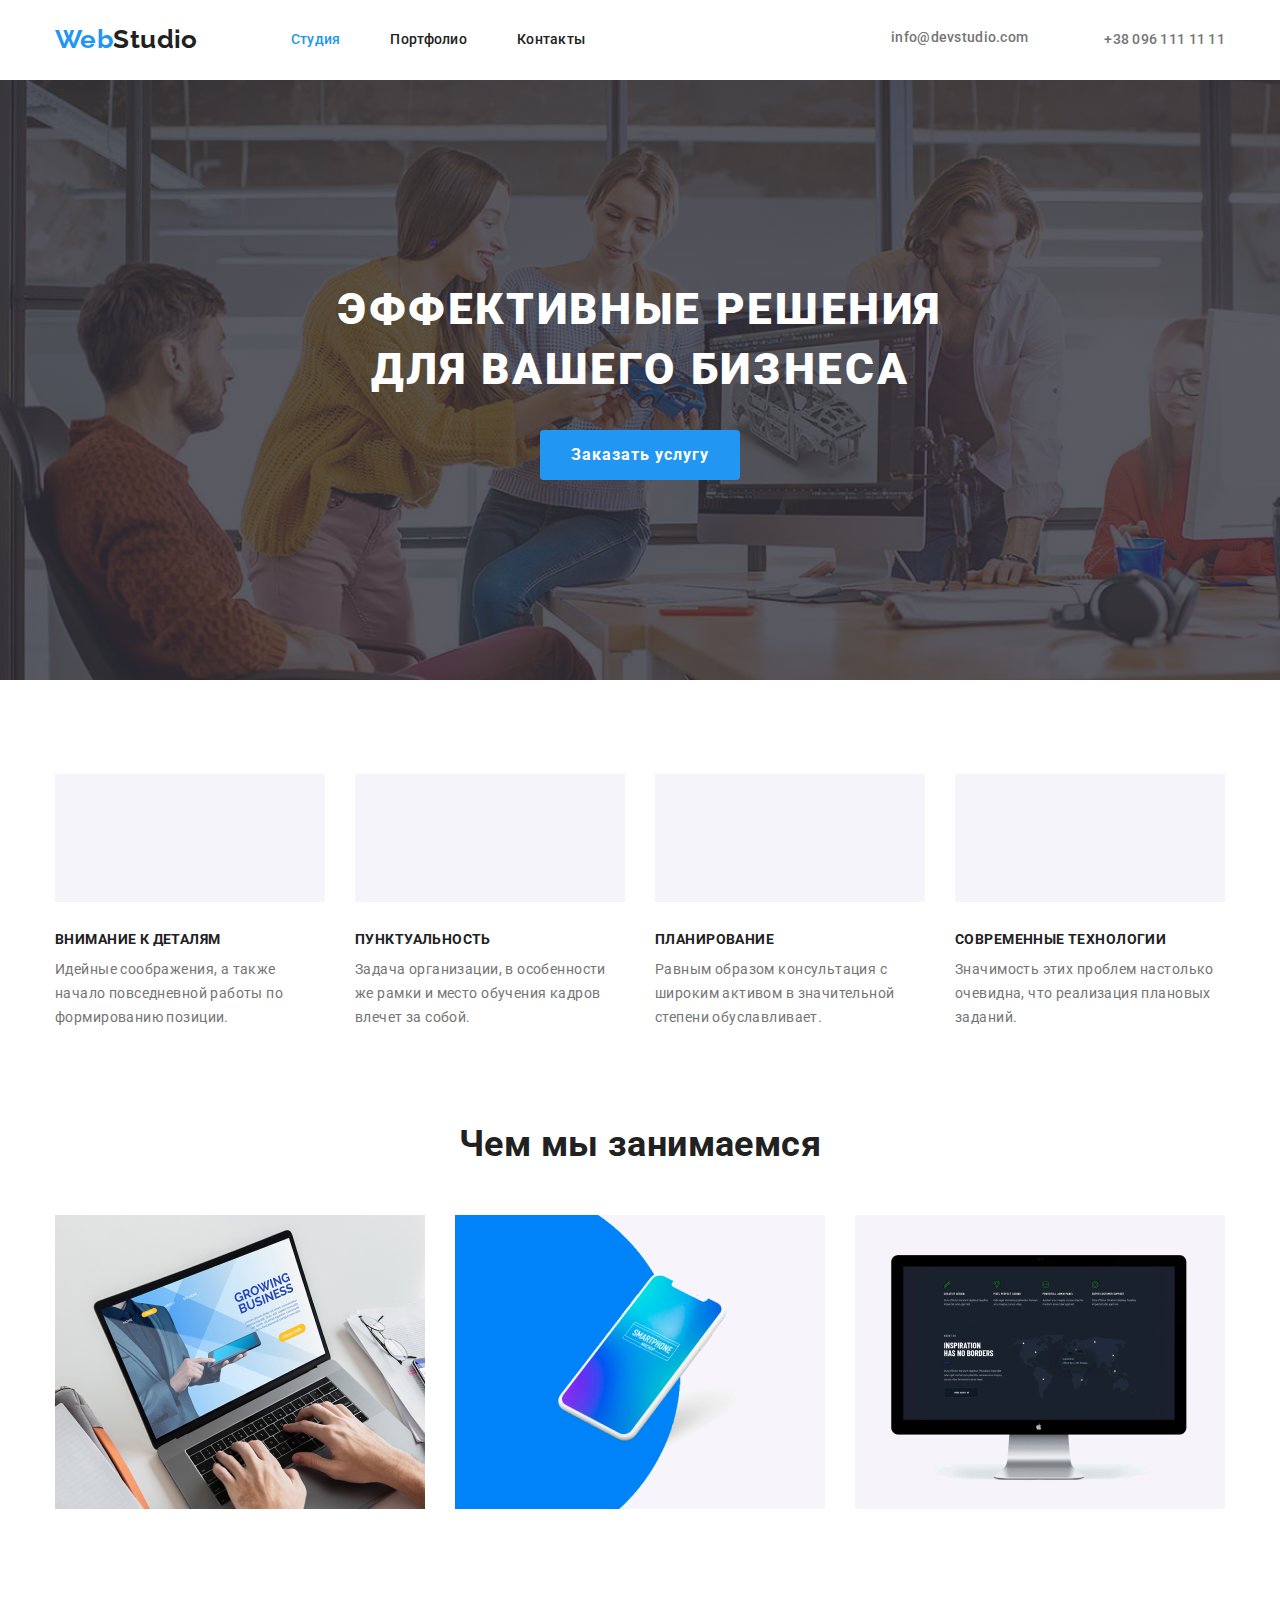
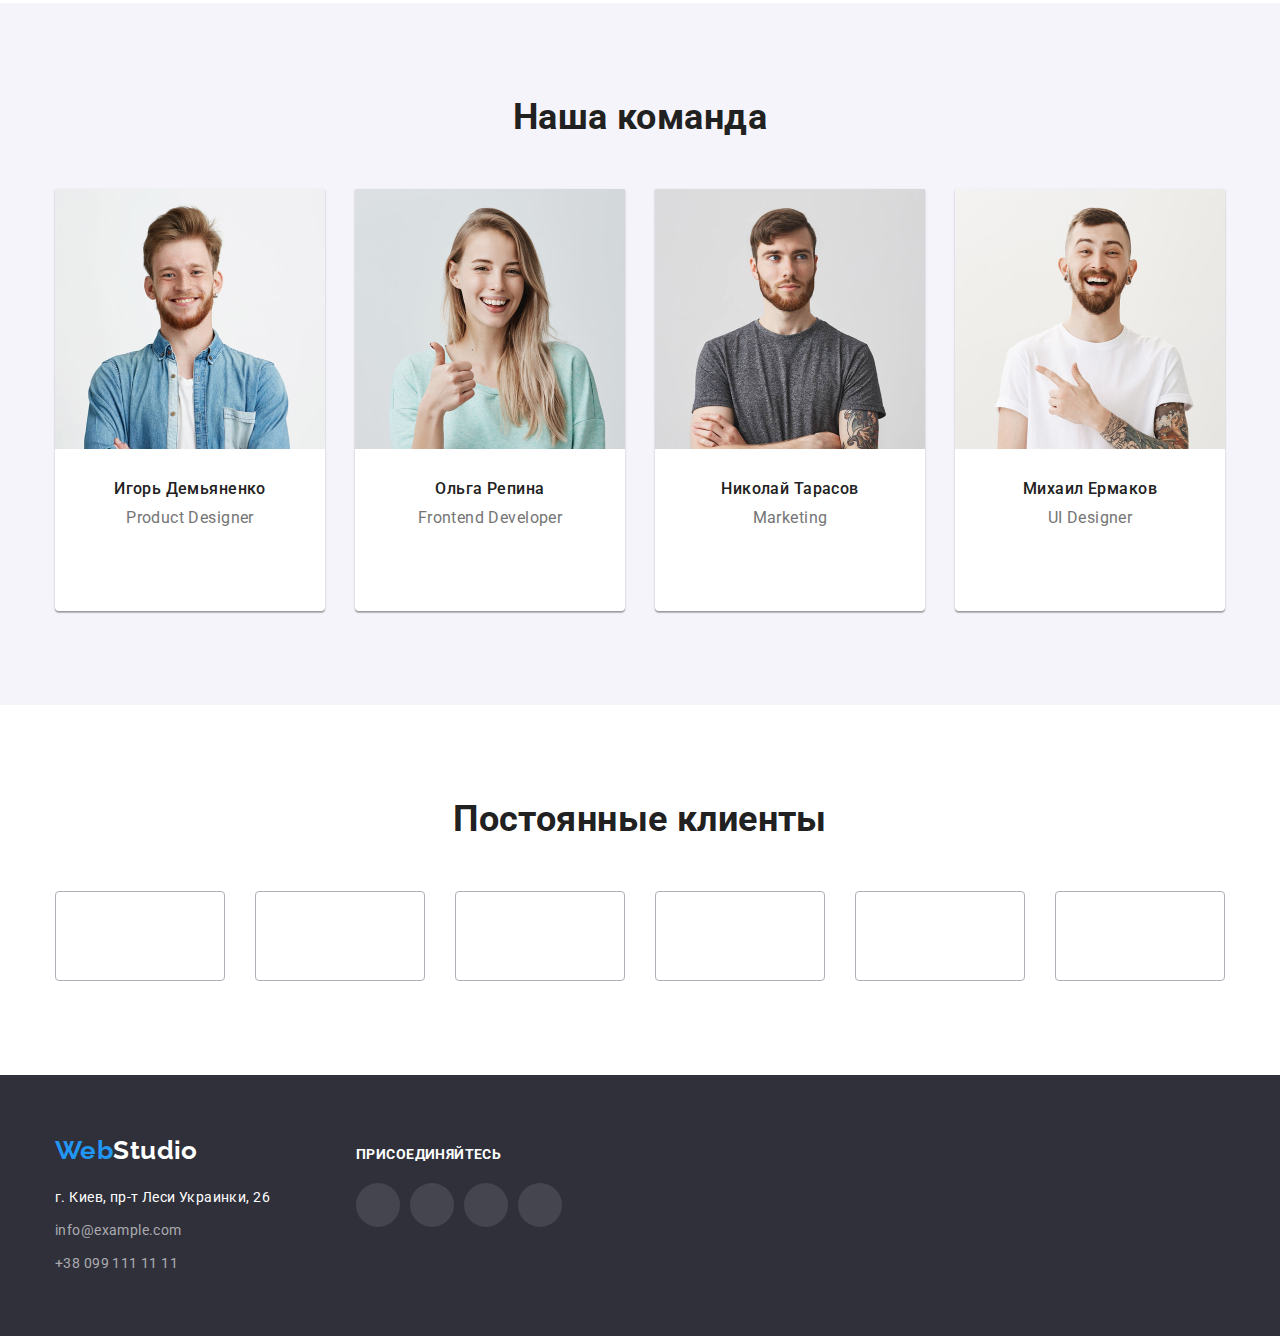
==== index.html @ 96730116 "Полностью пересмотрен и переделан код" ====
<!DOCTYPE html>
<html lang="ru">
  <head>
    <meta charset="UTF-8" />
    <meta name="viewport" content="width=device-width, initial-scale=1.0" />
    <title>WebStudio. Studio.</title>

    <!-- Подключаю шрифты проекта -->
    <link
      href="https://fonts.googleapis.com/css2?family=Raleway:wght@700&family=Roboto:wght@400;500;700;900&display=swad"
      rel="stylesheet"
    />

    <!-- Нормализатор из конспекта -->
    <link
      rel="stylesheet"
      href="https://cdnjs.cloudflare.com/ajax/libs/modern-normalize/0.7.0/modern-normalize.min.css"
    />

    <!-- Мой файл стилей -->
    <link rel="stylesheet" href="./css/styles.css" />
  </head>
  <body class="studio-page">
    <!--Верхняя линия-->
    <header class="section header">
      <div class="container topline flexbox">
        <nav class="studio-nav nomargin flexbox">
          <a href="" class="link logo">
            <span class="logo-part-one">Web</span>Studio</a
          >

          <ul class="list studio-list-page flexbox">
            <li class="item">
              <a href="./index.html" class="link current">Студия</a>
            </li>
            <li class="item">
              <a href="./portfolio.html" class="link">Портфолио</a>
            </li>
            <li class="item">
              <a href="" class="link">Контакты</a>
            </li>
          </ul>
        </nav>
        <ul class="list studio-list-contacts flexbox">
          <li class="item">
            <a href="mailto:info@devstudio.com" class="link flexbox">
              <svg class="contact-mail-icon">
                <use href="./svg-orig/sprite.svg#icon-envelope"></use>
              </svg>
              info@devstudio.com</a
            >
          </li>
          <li class="item">
            <a href="tel:+380961111111" class="link flexbox">
              <svg class="contact-tell-icon">
                <use href="./svg-orig/sprite.svg#icon-smartphone"></use>
              </svg>
              +38 096 111 11 11</a
            >
          </li>
        </ul>
      </div>
    </header>
    <main>
      <!--Шапка-->
      <section class="section primary">
        <div class="background">
          <div class="primary-box">
            <h1 class="title nomargin">
              Эффективные решения для вашего бизнеса
            </h1>
            <!-- <a href="#" class="primary-button">Заказать услугу</a> -->
            <button type="button" class="button">Заказать услугу</button>
          </div>
        </div>
      </section>

      <!--Особенности-->
      <section class="section features">
        <h2 class="visually-hidden">Особенности</h2>
        <div class="container">
          <ul class="features-list list flexbox">
            <li class="features-card">
              <div class="features-image">
                <svg class="features-icon">
                  <use href="./svg-orig/sprite.svg#icon-Group"></use>
                </svg>
              </div>
              <h3 class="title">Внимание к деталям</h3>
              <p class="text nomargin">
                Идейные соображения, а также начало повседневной работы по
                формированию позиции.
              </p>
            </li>
            <li class="features-card">
              <div class="features-image">
                <svg class="features-icon">
                  <use href="./svg-orig/sprite.svg#icon-clock-1"></use>
                </svg>
              </div>
              <h3 class="title">Пунктуальность</h3>
              <p class="text nomargin">
                Задача организации, в особенности же рамки и место обучения
                кадров влечет за собой.
              </p>
            </li>
            <li class="features-card">
              <div class="features-image">
                <svg class="features-icon">
                  <use href="./svg-orig/sprite.svg#icon-diagram-11"></use>
                </svg>
              </div>
              <h3 class="title">Планирование</h3>
              <p class="text nomargin">
                Равным образом консультация с широким активом в значительной
                степени обуславливает.
              </p>
            </li>
            <li class="features-card">
              <div class="features-image">
                <svg class="features-icon">
                  <use href="./svg-orig/sprite.svg#icon-astronaut-1"></use>
                </svg>
              </div>
              <h3 class="title">Современные технологии</h3>
              <p class="text nomargin">
                Значимость этих проблем настолько очевидна, что реализация
                плановых заданий.
              </p>
            </li>
          </ul>
        </div>
      </section>

      <!--Чем мы занимаемся-->
      <section class="section activity">
        <div class="container">
          <h2 class="title">Чем мы занимаемся</h2>
          <ul class="list activity-list flexbox wrap">
            <li class="activity-card flexbox">
              <img
                src="./images/img.jpg"
                alt="Рабочее место. Видны руки человека на клавиатуре, монитор, планшет, схема на листе бумаги А4."
                width="370"
              />
            </li>
            <li class="activity-card flexbox">
              <img
                src="./images/img2.jpg"
                alt="Телефон в руке человека. На экране ноутбука три дисплея мобильного телефона."
                width="370"
              />
            </li>
            <li class="activity-card flexbox">
              <img
                src="./images/img3.jpg"
                alt="Экран ноутбука с цветовой палитрой в виде шестиугольника."
                width="370"
              />
            </li>
          </ul>
        </div>
      </section>

      <!--Наша команда-->
      <section class="section team">
        <div class="container">
          <h2 class="title">Наша команда</h2>
          <ul class="list team-list flexbox wrap">
            <li class="team-card flexbox">
              <img
                src="./images/img4.jpg"
                alt="Фото члена команды"
                width="270"
              />
              <div class="team-card-title">
                <h3 class="title nomargin">Игорь Демьяненко</h3>

                <p class="text nomargin">Product Designer</p>
                <ul class="list social-list flexbox">
                  <li class="social-item">
                    <a href="" class="social-link flexbox">
                      <svg class="social-icon">
                        <use href="./svg-orig/sprite.svg#icon-instagram2"></use>
                      </svg>
                    </a>
                  </li>
                  <li class="social-item">
                    <a href="" class="social-link flexbox">
                      <svg class="social-icon">
                        <use href="./svg-orig/sprite.svg#icon-twitter2"></use>
                      </svg>
                    </a>
                  </li>
                  <li class="social-item">
                    <a href="" class="social-link flexbox">
                      <svg class="social-icon">
                        <use href="./svg-orig/sprite.svg#icon-facebook2"></use>
                      </svg>
                    </a>
                  </li>
                  <li class="social-item">
                    <a href="" class="social-link flexbox">
                      <svg class="social-icon">
                        <use href="./svg-orig/sprite.svg#icon-linkedin2"></use>
                      </svg>
                    </a>
                  </li>
                </ul>
              </div>
            </li>
            <li class="team-card flexbox">
              <img src="./images/img5.jpg" alt="Член команды" width="270" />

              <div class="team-card-title">
                <h3 class="title nomargin">Ольга Репина</h3>
                <p class="text nomargin">Frontend Developer</p>
                <ul class="list social-list flexbox">
                  <li class="social-item">
                    <a href="" class="social-link flexbox">
                      <svg class="social-icon">
                        <use href="./svg-orig/sprite.svg#icon-instagram2"></use>
                      </svg>
                    </a>
                  </li>
                  <li class="social-item">
                    <a href="" class="social-link flexbox">
                      <svg class="social-icon">
                        <use href="./svg-orig/sprite.svg#icon-twitter2"></use>
                      </svg>
                    </a>
                  </li>
                  <li class="social-item">
                    <a href="" class="social-link flexbox">
                      <svg class="social-icon">
                        <use href="./svg-orig/sprite.svg#icon-facebook2"></use>
                      </svg>
                    </a>
                  </li>
                  <li class="social-item">
                    <a href="" class="social-link flexbox">
                      <svg class="social-icon">
                        <use href="./svg-orig/sprite.svg#icon-linkedin2"></use>
                      </svg>
                    </a>
                  </li>
                </ul>
              </div>
            </li>
            <li class="team-card flexbox">
              <img src="./images/img6.jpg" alt="Член команды" width="270" />

              <div class="team-card-title">
                <h3 class="title nomargin">Николай Тарасов</h3>

                <p class="text nomargin">Marketing</p>
                <ul class="list social-list flexbox">
                  <li class="social-item">
                    <a href="" class="social-link flexbox">
                      <svg class="social-icon">
                        <use href="./svg-orig/sprite.svg#icon-instagram2"></use>
                      </svg>
                    </a>
                  </li>
                  <li class="social-item">
                    <a href="" class="social-link flexbox">
                      <svg class="social-icon">
                        <use href="./svg-orig/sprite.svg#icon-twitter2"></use>
                      </svg>
                    </a>
                  </li>
                  <li class="social-item">
                    <a href="" class="social-link flexbox">
                      <svg class="social-icon">
                        <use href="./svg-orig/sprite.svg#icon-facebook2"></use>
                      </svg>
                    </a>
                  </li>
                  <li class="social-item">
                    <a href="" class="social-link flexbox">
                      <svg class="social-icon">
                        <use href="./svg-orig/sprite.svg#icon-linkedin2"></use>
                      </svg>
                    </a>
                  </li>
                </ul>
              </div>
            </li>
            <li class="team-card flexbox">
              <img src="./images/img7.jpg" alt="Член команды" width="270" />

              <div class="team-card-title">
                <h3 class="title nomargin">Михаил Ермаков</h3>

                <p class="text nomargin">UI Designer</p>
                <ul class="list social-list flexbox">
                  <li class="social-item">
                    <a href="" class="social-link flexbox">
                      <svg class="social-icon">
                        <use href="./svg-orig/sprite.svg#icon-instagram2"></use>
                      </svg>
                    </a>
                  </li>
                  <li class="social-item">
                    <a href="" class="social-link flexbox">
                      <svg class="social-icon">
                        <use href="./svg-orig/sprite.svg#icon-twitter2"></use>
                      </svg>
                    </a>
                  </li>
                  <li class="social-item">
                    <a href="" class="social-link flexbox">
                      <svg class="social-icon">
                        <use href="./svg-orig/sprite.svg#icon-facebook2"></use>
                      </svg>
                    </a>
                  </li>
                  <li class="social-item">
                    <a href="" class="social-link flexbox">
                      <svg class="social-icon">
                        <use href="./svg-orig/sprite.svg#icon-linkedin2"></use>
                      </svg>
                    </a>
                  </li>
                </ul>
              </div>
            </li>
          </ul>
        </div>
      </section>

      <!-- Постоянные клиенты -->
      <section class="section clients">
        <div class="container">
          <h2 class="title">Постоянные клиенты</h2>
          <ul class="list clients-list flexbox wrap">
            <li class="item flexbox">
              <a href="" class="link client-link flexbox">
                <svg class="client-icon" width="44px" height="49px">
                  <use href="./svg-orig/sprite.svg#icon-logo1"></use>
                </svg>
              </a>
            </li>
            <li class="item flexbox">
              <a href="" class="link client-link flexbox"
                ><svg class="client-icon" width="40px" height="52px">
                  <use href="./svg-orig/sprite.svg#icon-logo2"></use>
                </svg>
              </a>
            </li>
            <li class="item flexbox">
              <a href="" class="link client-link flexbox"
                ><svg class="client-icon" width="41px" height="43px">
                  <use href="./svg-orig/sprite.svg#icon-logo3"></use>
                </svg>
              </a>
            </li>
            <li class="item flexbox">
              <a href="" class="link client-link flexbox"
                ><svg class="client-icon" width="80px" height="42px">
                  <use href="./svg-orig/sprite.svg#icon-logo4"></use>
                </svg>
              </a>
            </li>
            <li class="item flexbox">
              <a href="" class="link client-link flexbox"
                ><svg class="client-icon" width="59px" height="47px">
                  <use href="./svg-orig/sprite.svg#icon-logo5"></use>
                </svg>
              </a>
            </li>
            <li class="item flexbox">
              <a href="" class="link client-link flexbox"
                ><svg class="client-icon" width="88px" height="45px">
                  <use href="./svg-orig/sprite.svg#icon-logo6"></use>
                </svg>
              </a>
            </li>
          </ul>
        </div>
      </section>
    </main>

    <!-- Подвал -->
    <footer class="section footer">
      <div class="container flexbox">
        <div class="footer-contacts">
          <a href="" class="link logo">
            <span class="logo-part-one">Web</span
            ><span class="logo-part-two">Studio</span></a
          >

          <address class="footer-address .nomargin">
            <p class="address-mail nomargin">г. Киев, пр-т Леси Украинки, 26</p>
            <a href="mailto:info@example.com" class="link address-email"
              >info@example.com
            </a>
            <a href="tel:+380991111111" class="link address-tel"
              >+38 099 111 11 11</a
            >
          </address>
        </div>
        <div class="footer-social">
          <p class="nomargin text">Присоединяйтесь</p>
          <ul class="list social-list flexbox">
            <li class="social-item">
              <a href="" class="social-link flexbox">
                <svg class="social-icon">
                  <use href="./svg-orig/sprite.svg#icon-instagram"></use>
                </svg>
              </a>
            </li>
            <li class="social-item">
              <a href="" class="social-link flexbox">
                <svg class="social-icon">
                  <use href="./svg-orig/sprite.svg#icon-twitter"></use>
                </svg>
              </a>
            </li>
            <li class="social-item">
              <a href="" class="social-link flexbox">
                <svg class="social-icon">
                  <use href="./svg-orig/sprite.svg#icon-facebook"></use>
                </svg>
              </a>
            </li>
            <li class="social-item">
              <a href="" class="social-link flexbox">
                <svg class="social-icon">
                  <use href="./svg-orig/sprite.svg#icon-linkedin"></use>
                </svg>
              </a>
            </li>
          </ul>
        </div>
      </div>
    </footer>
  </body>
</html>
---- css/styles.css ----
/* текст цвет основной #757575 */
/* текст цвет заголовков #212121 */
/* текст цвет акцент #2196F3 */
/* текст цвет белый #FFFFFF*/
/* фон основной белый #FFFFFF */
/* фон серый  #F5F4FA */
/* фон акцент #2196F3 */
/* фон секции шапка, подвал #2F303A */
/* цвета логотипа #000000  #2196F3 #FFFFFF */

/* Шрифты: все normal
/* Roboto 400, 500, 700, 900  */
/* Raleway 700 */
/* letter-spacing: 0.03em общий текст*/
/* letter-spacing: 0.02em навигация  */
/* letter-spacing: 0.06em секция шапки */
:root {
  --text-main: #757575;
  --text-header: #212121;
  --text-accent: #2196f3;
  --text-white: #ffffff;
  --text-address: rgba(255, 255, 255, 0.6);
  --bgd-primary: #ffffff;
  --bgd-second: #f5f4fa;
  --bgd-accent: #2196f3;
  --bgd-border: #eeeeee;
  --bgd-line: #ececec;
  --bgd-header-footer: #2f303a;
  --bdg-social: rgba(255, 255, 255, 0.1);
  --bgd-icon: #afb1b8;
  --bgd-footer-icon: rgba(255, 255, 255, 0.1);
}

/* Общее - контентные изображения */
img {
  display: block;
  max-width: 100%;
  height: auto;
}

/* Общее - списки*/
.list {
  list-style: none;
  padding: 0px;
  margin: 0px;
}

/* Общее - ссылки */
.link {
  text-decoration: none;
  margin: 0px;
}

/* Общее - скрыть объект */
.visually-hidden {
  position: absolute;
  width: 1px;
  height: 1px;
  margin: -1px;
  border: 0;
  padding: 0;
  clip: rect(0 0 0 0);
  overflow: hidden;
}

/* Общее - без марджинов */
.nomargin,
.title {
  margin: 0px;
}

/* Общее - заголовки*/
.title {
  color: var(--text-header);
  font-weight: bold;
  font-size: 36px;
  line-height: 1.16;
}

.flexbox {
  display: flex;
}

.wrap {
  flex-wrap: wrap;
}

/* Общее - секции*/
.section {
  margin-left: auto;
  margin-right: auto;
  text-align: center;
}

/* Общее - основной контейнер */
.container {
  width: 1200px;
  margin-left: auto;
  margin-right: auto;
  padding-left: 15px;
  padding-right: 15px;
}

/* Общие параметры для страниц index и portfolio */
.studio-page,
.portfolio-page {
  font-family: Roboto, sans-serif;
  font-style: normal;
  font-size: 14px;
  color: var(--text-main);
  letter-spacing: 0.03em;
}

/* Общее шапка и подвал */
.primary,
.footer {
  background-color: var(--bgd-header-footer);
}

/* Общее - паддинги секций */
.features,
.team,
.clients,
.portfolio {
  padding-top: 94px;
  padding-bottom: 94px;
}

/* Паддинг секции "Чем мы занимаемся" */
.activity {
  padding-bottom: 94px;
}

.portfolio {
  border-top: 1px solid var(--bgd-line);
}

.background {
  max-width: 1600px;
  margin: 0px auto;
  padding: 200px 0px;
  height: 600px;
  background-image: linear-gradient(
      to right,
      rgba(47, 48, 58, 0.8),
      rgba(47, 48, 58, 0.8)
    ),
    url('../images/Header.jpg');
}

.topline {
  align-items: center;
  justify-content: space-between;
  padding-top: 24px;
  padding-bottom: 25px;
}
/* Правый марджин между логотипом и ссылками на страницы в основном nav */
.studio-nav .logo {
  margin-right: 93px;
}

.studio-nav {
  align-items: center;
}

/* Правые марджины внутри списков из nav и списка контактов */
.studio-list-page > .item:not(:last-child),
.studio-list-contacts > .item:not(:last-child) {
  margin-right: 50px;
}

/* Логотип в хедере*/
.logo {
  font-family: Raleway, sans-serif;
  color: var(--text-header);
  font-weight: 700;
  font-size: 26px;
  line-height: 1.19;
}
/* Цвет первой части логотипа */
.logo-part-one {
  color: var(--text-accent);
}
/* Цвет второй части логотипа для футтера */
.logo-part-two {
  color: var(--text-white);
}

/* Параметры ссылок навигации по сайту */
.studio-list-page .link {
  color: var(--text-header);
}

/* Параметры ссылок для обратной связи */
.studio-list-contacts .link {
  color: var(--text-main);
}

/* Иконки в хедере */
.contact-mail-icon {
  margin-right: 10px;
  width: 20px;
  height: 16px;
}
.contact-tell-icon {
  margin-right: 10px;
  width: 16px;
  height: 20px;
}

.studio-list-contacts .link {
  align-items: center;
}

/* Общие параметры для двух списков верхней линии */
.studio-list-page,
.studio-list-contacts {
  letter-spacing: 0.02em;
  font-weight: 500;
}

/*  hover и focus для ссылок навигации по сайту*/
.link.current,
.studio-list-page .link:hover,
.studio-list-page .link:focus,
.studio-list-contacts .link:hover,
.studio-list-contacts .link:focus {
  color: var(--text-accent);
  --color3: var(--text-accent);
}

/* Контейнер для заголовка и кноки секции Шапка */
.primary-box {
  display: inline-block;
  width: 696px;
}

/* Параметры заголовка h1 на странице Studio */
.primary .title {
  margin-bottom: 30px;

  color: var(--text-white);
  font-weight: 900;
  font-size: 44px;
  line-height: 1.36;
  letter-spacing: 0.06em;

  text-transform: uppercase;
}

/* Параметры кнопки в секции Шапка*/
.primary .button {
  padding: 10px;
  min-width: 200px;
  color: var(--text-white);
  font-family: inherit;
  font-weight: 700;
  font-size: 16px;
  line-height: 1.87;
  letter-spacing: 0.06em;

  border: none;
  border-radius: 4px;
  background-color: var(--bgd-accent);
  cursor: pointer;
}

/* Секция Особенности */
.features-list {
  justify-content: space-between;
}

/* Карточка Особенности */
.features-card {
  /* width: 270px; */
  width: calc((100% - 30px * 3) / 4);
  text-align: start;
  line-height: 1.71;
}
.features-card > .title {
  margin-bottom: 10px;

  color: var(--text-header);
  font-weight: bold;
  font-size: 14px;
  line-height: 1.14;
  text-transform: uppercase;
}
.features-image {
  background-color: var(--bgd-second);
  margin-bottom: 30px;
  padding-top: 25px;
  padding-bottom: 25px;
  text-align: center;
}
.features-icon {
  width: 70px;
  height: 70px;
}

/* Секция Чем мы занимаемся */
.activity .title {
  margin-bottom: 50px;
}

/* Карточка - наша деятельность */
.activity-card {
  justify-content: center;
  width: calc((100% - 30px * 2) / 3);
}
.activity-card:not(:nth-child(3n)) {
  margin-right: 30px;
}

/* Секция Наша команда */
.team {
  background-color: var(--bgd-second);
}
.team > .container > .title {
  margin-bottom: 50px;
}
.team-card-image {
  justify-content: center;
}

/* Карточка Наша команда */
.team-card {
  flex-direction: column;
  align-items: center;
  width: calc((100% - 30px * 3) / 4);

  background-color: var(--bgd-primary);
  border-radius: 0px 0px 4px 4px;
  box-shadow: 0px 1px 3px rgba(0, 0, 0, 0.12), 0px 1px 1px rgba(0, 0, 0, 0.14),
    0px 2px 1px rgba(0, 0, 0, 0.2);
}

.team-card:not(:nth-child(4n)) {
  margin-right: 30px;
}

/*Раздел с текстом под фото в карточке Наша команда  */
.team-card-title {
  padding-top: 30px;
  padding-bottom: 30px;
}
.team-card-title > .title {
  margin-bottom: 10px;

  color: var(--text-header);
  font-weight: 500;
  font-size: 16px;
  line-height: 1.19;
}

/*Текст-доложность в карточке Наша команда */
.team-card-title > .text {
  color: var(--text-main);
  font-weight: normal;
  font-size: 16px;
  line-height: 1.19;
  margin-bottom: 10px;
}

/* Ссылки на соц.сети в карточках Наша команда */
.social-item:not(:nth-child(4)) {
  margin-right: 10px;
}
.social-icon {
  width: 20px;
  height: 20px;
}
.social-link {
  width: 44px;
  height: 44px;
  border-radius: 50%;
  justify-content: center;
  align-items: center;
}
.team .social-link {
  background-color: var(--bgd-footer-icon);
  --color3: var(--bgd-icon);
}
.team .social-link:hover {
  background-color: var(--bgd-accent);
  --color3: var(--text-white);
}

/* Секция Постоянные клиенты */

.clients-list > .item {
  width: calc((100% - 30px * 5) / 6);
}
.clients-list .item:not(:nth-child(6n)) {
  margin-right: 30px;
}
.client-link {
  justify-content: center;
  align-items: center;
  height: 90px;
  width: 170px;
  border: 1px solid var(--bgd-icon);
  border-radius: 4px;
}
/* Ховер на логотипы-ссылки на сайты клиентов */
.client-link:hover {
  --color2: var(--bgd-accent);
  border: 1px solid var(--bgd-accent);
}
.clients .title {
  margin-bottom: 50px;
}

/* Футер */
.footer {
  padding-top: 60px;
  padding-bottom: 60px;
}
.footer > .flexbox {
  align-items: baseline;
}
.footer-contacts {
  margin-right: 70px;
  min-width: 231px;
  text-align: start;
}

/* Адрес: ссылки и текст  */
.address-mail {
  margin-top: 0px;
  margin-bottom: 9px;

  color: var(--text-white);
  font-style: normal;
  font-weight: 400;
  line-height: 1.71;
}
.address-email,
.address-tel {
  display: block;

  color: var(--text-address);
  font-style: normal;
  font-weight: 400;
  line-height: 1.71;
}
.address-email {
  margin-bottom: 9px;
}

/* Логотип в футтере */
.footer .logo {
  display: block;
  margin-bottom: 20px;
}

/* Текст над ссылками на соц.сети в футере */
.footer-social > .text {
  margin-bottom: 20px;
  text-align: start;
  color: var(--text-white);
  text-transform: uppercase;
  font-weight: 700;
  line-height: 1.14;
}

/* Ссыли на соц.сети в футере */
.footer .social-link {
  background-color: var(--bgd-footer-icon);
  --color4: var(--text-white);
  align-items: center;
}
.footer .social-link:hover {
  background-color: var(--bgd-accent);
}

/* Марджины и паддинги для списка фильтров в верхней части секции Портфолио*/
.portfolio-filter {
  margin-bottom: 34px;
  margin-right: auto;
  margin-left: auto;
  padding-bottom: 16px;
  cursor: pointer;

  justify-content: center;
}

/* Кнопки-фильтры в портфолио  */
.portfolio-filter .button {
  align-items: flex-start;
  margin-right: 8px;
  padding: 6px 22px;

  color: var(--text-header);
  font-weight: 500;
  font-size: 16px;
  line-height: 1.62;
  letter-spacing: 0.03em;
  text-align: center;

  background-color: var(--bgd-second);
  border: none;
  border-radius: 4px;
  cursor: pointer;
}
/* Ховер и фокус для кнопок фильтров портфолио */
.portfolio-filter .button:hover,
.portfolio-filter .button:focus {
  color: var(--text-white);
  background-color: var(--bgd-accent);
  box-shadow: 0px 3px 1px rgba(0, 0, 0, 0.1), 0px 1px 2px rgba(0, 0, 0, 0.08),
    0px 2px 2px rgba(0, 0, 0, 0.12);
  border-radius: 4px;
}

/* Правый марджин для сетки многострочного контейнера, исключаем каждый третий */
.portfolio-card:not(:nth-child(3n)) {
  margin-right: 30px;
}

/* Нижний марджин для сетки многострочного контейнера, исключаем три нижних */
.portfolio-card:not(:nth-last-child(-n + 3)) {
  margin-bottom: 30px;
}

/* Рассчет ширины карточки в портфолио */
.portfolio-card {
  width: calc((100% - 2 * 30px) / 3);
}

/* Заголовки под карточками в портфолио */
.portfolio-card-title > .title {
  margin-bottom: 4px;

  color: var(--text-header);
  font-weight: 700;
  font-size: 18px;
  line-height: 2;
  letter-spacing: 0.06em;
}

/* Бордер с трех сторон контейнера с текстом под имиджем карточек портфолио */
.portfolio-card-title {
  padding: 20px 24px;

  border-right: 1px solid var(--bgd-border);
  border-bottom: 1px solid var(--bgd-border);
  border-left: 1px solid var(--bgd-border);
  text-align: start;
}

/* Текст под карточками портфолио */
.portfolio-card-title > .text {
  color: var(--text-main);
  font-weight: 400;
  font-size: 16px;
  line-height: 1.87;
}

/* Тень при ховере на карточках-ссылках портфолио */
.portfolio-link {
  display: inline-block;
  width: 370px;
}

.portfolio-link:hover {
  box-shadow: 0px 1px 1px rgba(0, 0, 0, 0.12), 0px 4px 4px rgba(0, 0, 0, 0.06),
    1px 4px 6px rgba(0, 0, 0, 0.16);
}

/* ...........Для тестирования.................. */

/* .container,
.features-card,
.team-card,
.activity-card,
.portfolio-card,
.social-item,
.footer-social,
.features-image {
  outline: 2px solid green !important;
} */
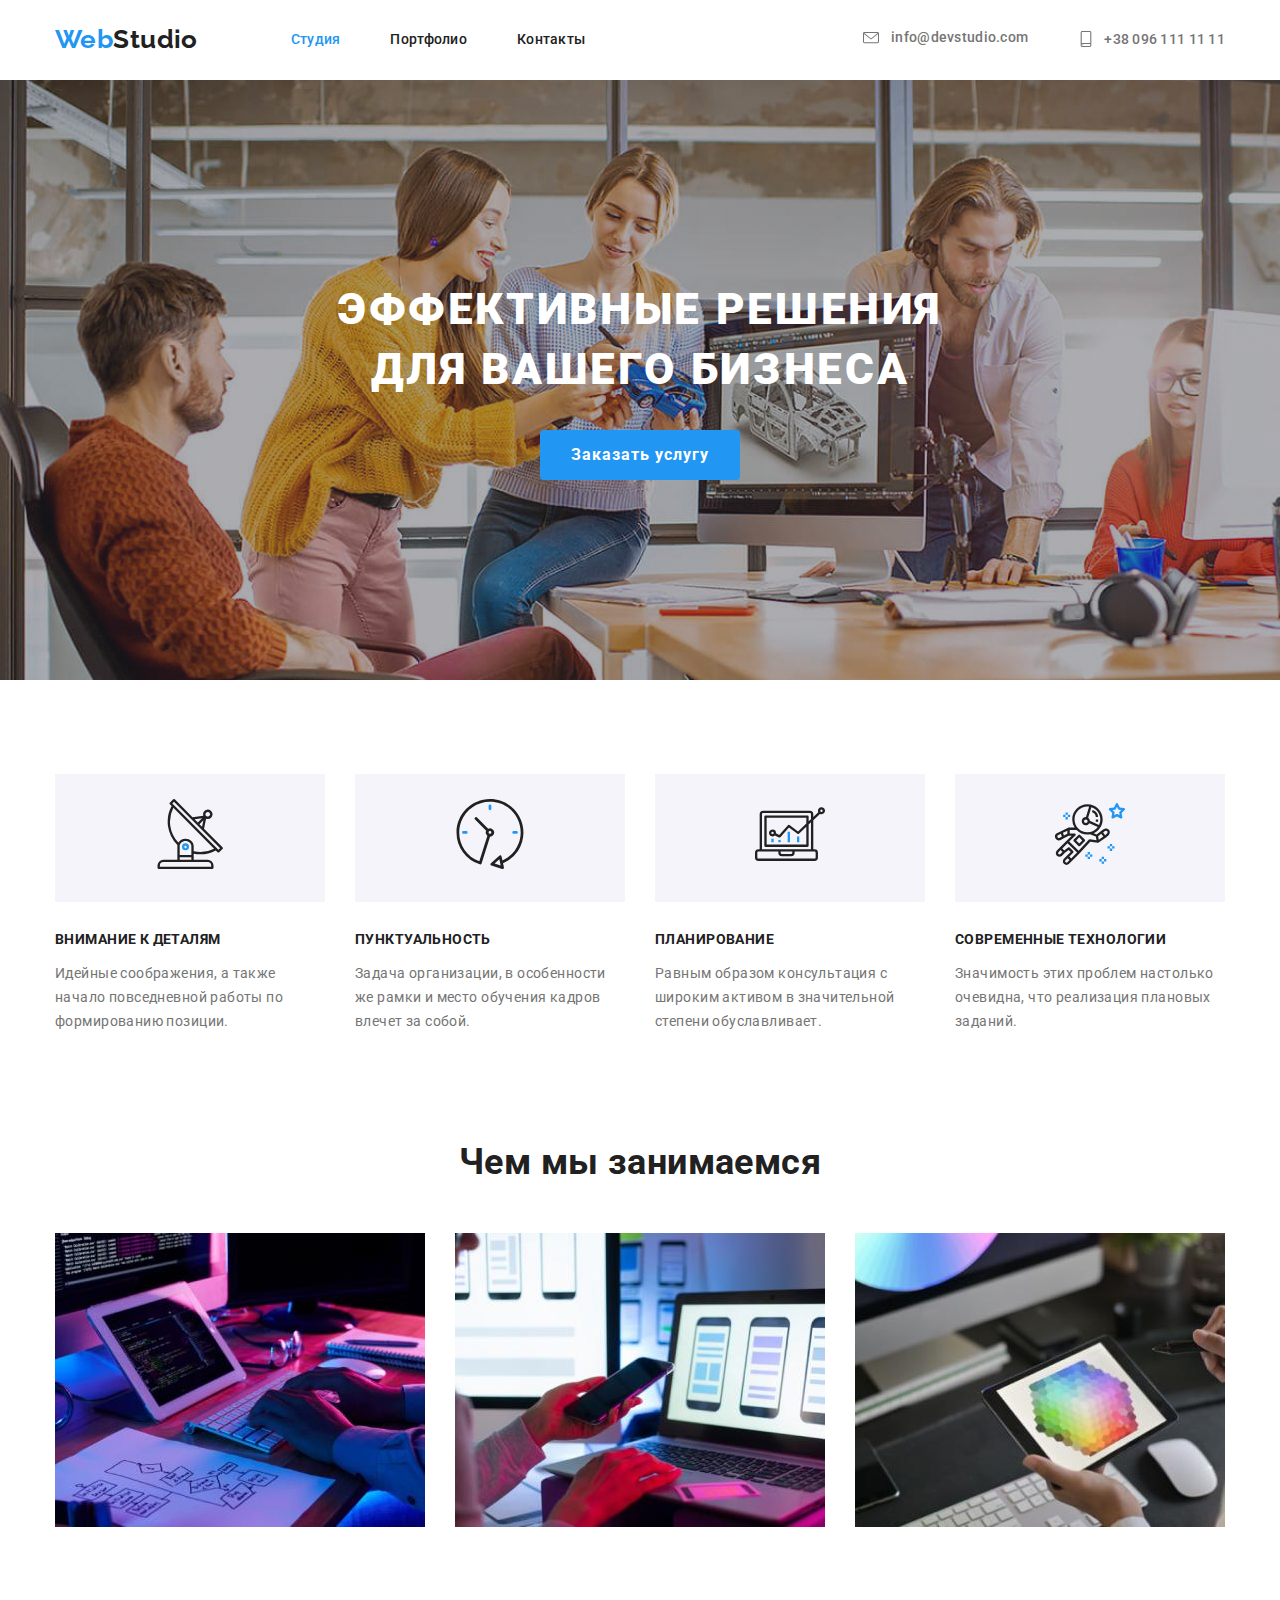
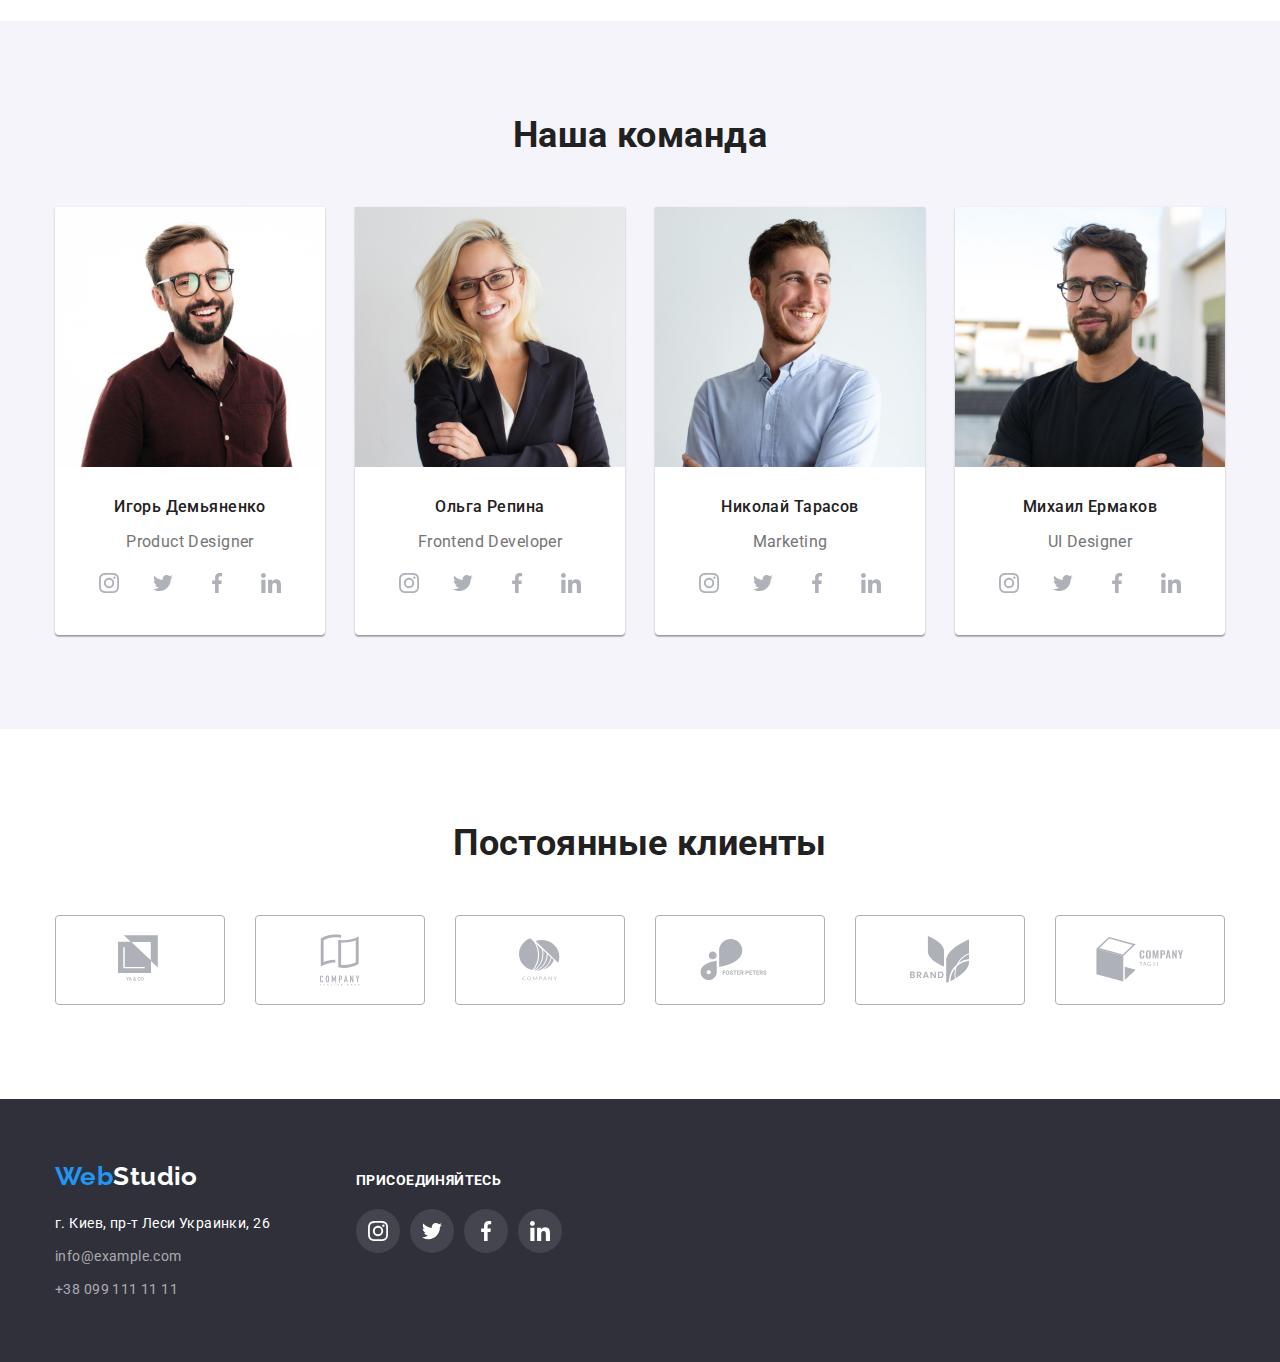
==== commit 31e9211c: "все переделано" ====
--- a/index.html
+++ b/index.html
@@ -3,33 +3,33 @@
   <head>
     <meta charset="UTF-8" />
     <meta name="viewport" content="width=device-width, initial-scale=1.0" />
-    <title>WebStudio. Studio.</title>
-
-    <!-- Подключаю шрифты проекта -->
+    <title>Studio</title>
+
+    <!-- шрифты -->
     <link
       href="https://fonts.googleapis.com/css2?family=Raleway:wght@700&family=Roboto:wght@400;500;700;900&display=swad"
       rel="stylesheet"
     />
 
-    <!-- Нормализатор из конспекта -->
+    <!-- Нормализатор -->
     <link
       rel="stylesheet"
       href="https://cdnjs.cloudflare.com/ajax/libs/modern-normalize/0.7.0/modern-normalize.min.css"
     />
 
-    <!-- Мой файл стилей -->
+    <!-- ссылка на стили -->
     <link rel="stylesheet" href="./css/styles.css" />
   </head>
   <body class="studio-page">
-    <!--Верхняя линия-->
+    <!--Верхняя линия💪-->
     <header class="section header">
-      <div class="container topline flexbox">
-        <nav class="studio-nav nomargin flexbox">
+      <div class="container linetop flex">
+        <nav class="studio-nav Reset-indents flex">
           <a href="" class="link logo">
             <span class="logo-part-one">Web</span>Studio</a
           >
 
-          <ul class="list studio-list-page flexbox">
+          <ul class="list studio-list-page flex">
             <li class="item">
               <a href="./index.html" class="link current">Студия</a>
             </li>
@@ -41,19 +41,20 @@
             </li>
           </ul>
         </nav>
-        <ul class="list studio-list-contacts flexbox">
+        <!--Контакты📱 ✉️-->
+        <ul class="list studio-list-contacts flex">
           <li class="item">
-            <a href="mailto:info@devstudio.com" class="link flexbox">
+            <a href="mailto:info@devstudio.com" class="link flex">
               <svg class="contact-mail-icon">
-                <use href="./svg-orig/sprite.svg#icon-envelope"></use>
+                <use href="./images/sprite.svg#icon-envelope"></use>
               </svg>
               info@devstudio.com</a
             >
           </li>
           <li class="item">
-            <a href="tel:+380961111111" class="link flexbox">
+            <a href="tel:+380961111111" class="link flex">
               <svg class="contact-tell-icon">
-                <use href="./svg-orig/sprite.svg#icon-smartphone"></use>
+                <use href="./images/sprite.svg#icon-smartphone"></use>
               </svg>
               +38 096 111 11 11</a
             >
@@ -66,10 +67,9 @@
       <section class="section primary">
         <div class="background">
           <div class="primary-box">
-            <h1 class="title nomargin">
+            <h1 class="title Reset-indents">
               Эффективные решения для вашего бизнеса
             </h1>
-            <!-- <a href="#" class="primary-button">Заказать услугу</a> -->
             <button type="button" class="button">Заказать услугу</button>
           </div>
         </div>
@@ -79,15 +79,15 @@
       <section class="section features">
         <h2 class="visually-hidden">Особенности</h2>
         <div class="container">
-          <ul class="features-list list flexbox">
+          <ul class="features-list list flex">
             <li class="features-card">
               <div class="features-image">
                 <svg class="features-icon">
-                  <use href="./svg-orig/sprite.svg#icon-Group"></use>
+                  <use href="./images/sprite.svg#icon-Group"></use>
                 </svg>
               </div>
               <h3 class="title">Внимание к деталям</h3>
-              <p class="text nomargin">
+              <p class="text Reset-indents">
                 Идейные соображения, а также начало повседневной работы по
                 формированию позиции.
               </p>
@@ -95,11 +95,11 @@
             <li class="features-card">
               <div class="features-image">
                 <svg class="features-icon">
-                  <use href="./svg-orig/sprite.svg#icon-clock-1"></use>
+                  <use href="./images/sprite.svg#icon-clock-1"></use>
                 </svg>
               </div>
               <h3 class="title">Пунктуальность</h3>
-              <p class="text nomargin">
+              <p class="text Reset-indents">
                 Задача организации, в особенности же рамки и место обучения
                 кадров влечет за собой.
               </p>
@@ -107,11 +107,11 @@
             <li class="features-card">
               <div class="features-image">
                 <svg class="features-icon">
-                  <use href="./svg-orig/sprite.svg#icon-diagram-11"></use>
+                  <use href="./images/sprite.svg#icon-diagram-11"></use>
                 </svg>
               </div>
               <h3 class="title">Планирование</h3>
-              <p class="text nomargin">
+              <p class="text Reset-indents">
                 Равным образом консультация с широким активом в значительной
                 степени обуславливает.
               </p>
@@ -119,11 +119,11 @@
             <li class="features-card">
               <div class="features-image">
                 <svg class="features-icon">
-                  <use href="./svg-orig/sprite.svg#icon-astronaut-1"></use>
+                  <use href="./images/sprite.svg#icon-astronaut-1"></use>
                 </svg>
               </div>
               <h3 class="title">Современные технологии</h3>
-              <p class="text nomargin">
+              <p class="text Reset-indents">
                 Значимость этих проблем настолько очевидна, что реализация
                 плановых заданий.
               </p>
@@ -132,26 +132,26 @@
         </div>
       </section>
 
-      <!--Чем мы занимаемся-->
+      <!--Чем мы занимаемся👀-->
       <section class="section activity">
         <div class="container">
           <h2 class="title">Чем мы занимаемся</h2>
-          <ul class="list activity-list flexbox wrap">
-            <li class="activity-card flexbox">
+          <ul class="list activity-list flex wrap">
+            <li class="activity-card flex">
               <img
                 src="./images/img.jpg"
                 alt="Рабочее место. Видны руки человека на клавиатуре, монитор, планшет, схема на листе бумаги А4."
                 width="370"
               />
             </li>
-            <li class="activity-card flexbox">
+            <li class="activity-card flex">
               <img
                 src="./images/img2.jpg"
                 alt="Телефон в руке человека. На экране ноутбука три дисплея мобильного телефона."
                 width="370"
               />
             </li>
-            <li class="activity-card flexbox">
+            <li class="activity-card flex">
               <img
                 src="./images/img3.jpg"
                 alt="Экран ноутбука с цветовой палитрой в виде шестиугольника."
@@ -162,163 +162,163 @@
         </div>
       </section>
 
-      <!--Наша команда-->
+      <!--Наша команда🤛🏼 🤜🏼-->
       <section class="section team">
         <div class="container">
           <h2 class="title">Наша команда</h2>
-          <ul class="list team-list flexbox wrap">
-            <li class="team-card flexbox">
+          <ul class="list team-list flex wrap">
+            <li class="team-card flex">
               <img
                 src="./images/img4.jpg"
                 alt="Фото члена команды"
                 width="270"
               />
               <div class="team-card-title">
-                <h3 class="title nomargin">Игорь Демьяненко</h3>
-
-                <p class="text nomargin">Product Designer</p>
-                <ul class="list social-list flexbox">
-                  <li class="social-item">
-                    <a href="" class="social-link flexbox">
-                      <svg class="social-icon">
-                        <use href="./svg-orig/sprite.svg#icon-instagram2"></use>
-                      </svg>
-                    </a>
-                  </li>
-                  <li class="social-item">
-                    <a href="" class="social-link flexbox">
-                      <svg class="social-icon">
-                        <use href="./svg-orig/sprite.svg#icon-twitter2"></use>
-                      </svg>
-                    </a>
-                  </li>
-                  <li class="social-item">
-                    <a href="" class="social-link flexbox">
-                      <svg class="social-icon">
-                        <use href="./svg-orig/sprite.svg#icon-facebook2"></use>
-                      </svg>
-                    </a>
-                  </li>
-                  <li class="social-item">
-                    <a href="" class="social-link flexbox">
-                      <svg class="social-icon">
-                        <use href="./svg-orig/sprite.svg#icon-linkedin2"></use>
+                <h3 class="title Reset-indents">Игорь Демьяненко</h3>
+
+                <p class="text Reset-indents">Product Designer</p>
+                <ul class="list social-list flex">
+                  <li class="social-item">
+                    <a href="" class="social-link flex">
+                      <svg class="social-icon">
+                        <use href="./images/sprite.svg#icon-instagram2"></use>
+                      </svg>
+                    </a>
+                  </li>
+                  <li class="social-item">
+                    <a href="" class="social-link flex">
+                      <svg class="social-icon">
+                        <use href="./images/sprite.svg#icon-twitter2"></use>
+                      </svg>
+                    </a>
+                  </li>
+                  <li class="social-item">
+                    <a href="" class="social-link flex">
+                      <svg class="social-icon">
+                        <use href="./images/sprite.svg#icon-facebook2"></use>
+                      </svg>
+                    </a>
+                  </li>
+                  <li class="social-item">
+                    <a href="" class="social-link flex">
+                      <svg class="social-icon">
+                        <use href="./images/sprite.svg#icon-linkedin2"></use>
                       </svg>
                     </a>
                   </li>
                 </ul>
               </div>
             </li>
-            <li class="team-card flexbox">
+            <li class="team-card flex">
               <img src="./images/img5.jpg" alt="Член команды" width="270" />
 
               <div class="team-card-title">
-                <h3 class="title nomargin">Ольга Репина</h3>
-                <p class="text nomargin">Frontend Developer</p>
-                <ul class="list social-list flexbox">
-                  <li class="social-item">
-                    <a href="" class="social-link flexbox">
-                      <svg class="social-icon">
-                        <use href="./svg-orig/sprite.svg#icon-instagram2"></use>
-                      </svg>
-                    </a>
-                  </li>
-                  <li class="social-item">
-                    <a href="" class="social-link flexbox">
-                      <svg class="social-icon">
-                        <use href="./svg-orig/sprite.svg#icon-twitter2"></use>
-                      </svg>
-                    </a>
-                  </li>
-                  <li class="social-item">
-                    <a href="" class="social-link flexbox">
-                      <svg class="social-icon">
-                        <use href="./svg-orig/sprite.svg#icon-facebook2"></use>
-                      </svg>
-                    </a>
-                  </li>
-                  <li class="social-item">
-                    <a href="" class="social-link flexbox">
-                      <svg class="social-icon">
-                        <use href="./svg-orig/sprite.svg#icon-linkedin2"></use>
+                <h3 class="title Reset-indents">Ольга Репина</h3>
+                <p class="text Reset-indents">Frontend Developer</p>
+                <ul class="list social-list flex">
+                  <li class="social-item">
+                    <a href="" class="social-link flex">
+                      <svg class="social-icon">
+                        <use href="./images/sprite.svg#icon-instagram2"></use>
+                      </svg>
+                    </a>
+                  </li>
+                  <li class="social-item">
+                    <a href="" class="social-link flex">
+                      <svg class="social-icon">
+                        <use href="./images/sprite.svg#icon-twitter2"></use>
+                      </svg>
+                    </a>
+                  </li>
+                  <li class="social-item">
+                    <a href="" class="social-link flex">
+                      <svg class="social-icon">
+                        <use href="./images/sprite.svg#icon-facebook2"></use>
+                      </svg>
+                    </a>
+                  </li>
+                  <li class="social-item">
+                    <a href="" class="social-link flex">
+                      <svg class="social-icon">
+                        <use href="./images/sprite.svg#icon-linkedin2"></use>
                       </svg>
                     </a>
                   </li>
                 </ul>
               </div>
             </li>
-            <li class="team-card flexbox">
+            <li class="team-card flex">
               <img src="./images/img6.jpg" alt="Член команды" width="270" />
 
               <div class="team-card-title">
-                <h3 class="title nomargin">Николай Тарасов</h3>
-
-                <p class="text nomargin">Marketing</p>
-                <ul class="list social-list flexbox">
-                  <li class="social-item">
-                    <a href="" class="social-link flexbox">
-                      <svg class="social-icon">
-                        <use href="./svg-orig/sprite.svg#icon-instagram2"></use>
-                      </svg>
-                    </a>
-                  </li>
-                  <li class="social-item">
-                    <a href="" class="social-link flexbox">
-                      <svg class="social-icon">
-                        <use href="./svg-orig/sprite.svg#icon-twitter2"></use>
-                      </svg>
-                    </a>
-                  </li>
-                  <li class="social-item">
-                    <a href="" class="social-link flexbox">
-                      <svg class="social-icon">
-                        <use href="./svg-orig/sprite.svg#icon-facebook2"></use>
-                      </svg>
-                    </a>
-                  </li>
-                  <li class="social-item">
-                    <a href="" class="social-link flexbox">
-                      <svg class="social-icon">
-                        <use href="./svg-orig/sprite.svg#icon-linkedin2"></use>
+                <h3 class="title Reset-indents">Николай Тарасов</h3>
+
+                <p class="text Reset-indents">Marketing</p>
+                <ul class="list social-list flex">
+                  <li class="social-item">
+                    <a href="" class="social-link flex">
+                      <svg class="social-icon">
+                        <use href="./images/sprite.svg#icon-instagram2"></use>
+                      </svg>
+                    </a>
+                  </li>
+                  <li class="social-item">
+                    <a href="" class="social-link flex">
+                      <svg class="social-icon">
+                        <use href="./images/sprite.svg#icon-twitter2"></use>
+                      </svg>
+                    </a>
+                  </li>
+                  <li class="social-item">
+                    <a href="" class="social-link flex">
+                      <svg class="social-icon">
+                        <use href="./images/sprite.svg#icon-facebook2"></use>
+                      </svg>
+                    </a>
+                  </li>
+                  <li class="social-item">
+                    <a href="" class="social-link flex">
+                      <svg class="social-icon">
+                        <use href="./images/sprite.svg#icon-linkedin2"></use>
                       </svg>
                     </a>
                   </li>
                 </ul>
               </div>
             </li>
-            <li class="team-card flexbox">
+            <li class="team-card flex">
               <img src="./images/img7.jpg" alt="Член команды" width="270" />
 
               <div class="team-card-title">
-                <h3 class="title nomargin">Михаил Ермаков</h3>
-
-                <p class="text nomargin">UI Designer</p>
-                <ul class="list social-list flexbox">
-                  <li class="social-item">
-                    <a href="" class="social-link flexbox">
-                      <svg class="social-icon">
-                        <use href="./svg-orig/sprite.svg#icon-instagram2"></use>
-                      </svg>
-                    </a>
-                  </li>
-                  <li class="social-item">
-                    <a href="" class="social-link flexbox">
-                      <svg class="social-icon">
-                        <use href="./svg-orig/sprite.svg#icon-twitter2"></use>
-                      </svg>
-                    </a>
-                  </li>
-                  <li class="social-item">
-                    <a href="" class="social-link flexbox">
-                      <svg class="social-icon">
-                        <use href="./svg-orig/sprite.svg#icon-facebook2"></use>
-                      </svg>
-                    </a>
-                  </li>
-                  <li class="social-item">
-                    <a href="" class="social-link flexbox">
-                      <svg class="social-icon">
-                        <use href="./svg-orig/sprite.svg#icon-linkedin2"></use>
+                <h3 class="title Reset-indents">Михаил Ермаков</h3>
+
+                <p class="text Reset-indents">UI Designer</p>
+                <ul class="list social-list flex">
+                  <li class="social-item">
+                    <a href="" class="social-link flex">
+                      <svg class="social-icon">
+                        <use href="./images/sprite.svg#icon-instagram2"></use>
+                      </svg>
+                    </a>
+                  </li>
+                  <li class="social-item">
+                    <a href="" class="social-link flex">
+                      <svg class="social-icon">
+                        <use href="./images/sprite.svg#icon-twitter2"></use>
+                      </svg>
+                    </a>
+                  </li>
+                  <li class="social-item">
+                    <a href="" class="social-link flex">
+                      <svg class="social-icon">
+                        <use href="./images/sprite.svg#icon-facebook2"></use>
+                      </svg>
+                    </a>
+                  </li>
+                  <li class="social-item">
+                    <a href="" class="social-link flex">
+                      <svg class="social-icon">
+                        <use href="./images/sprite.svg#icon-linkedin2"></use>
                       </svg>
                     </a>
                   </li>
@@ -333,46 +333,46 @@
       <section class="section clients">
         <div class="container">
           <h2 class="title">Постоянные клиенты</h2>
-          <ul class="list clients-list flexbox wrap">
-            <li class="item flexbox">
-              <a href="" class="link client-link flexbox">
+          <ul class="list clients-list flex wrap">
+            <li class="item flex">
+              <a href="" class="link client-link flex">
                 <svg class="client-icon" width="44px" height="49px">
-                  <use href="./svg-orig/sprite.svg#icon-logo1"></use>
-                </svg>
-              </a>
-            </li>
-            <li class="item flexbox">
-              <a href="" class="link client-link flexbox"
+                  <use href="./images/sprite.svg#icon-logo1"></use>
+                </svg>
+              </a>
+            </li>
+            <li class="item flex">
+              <a href="" class="link client-link flex"
                 ><svg class="client-icon" width="40px" height="52px">
-                  <use href="./svg-orig/sprite.svg#icon-logo2"></use>
-                </svg>
-              </a>
-            </li>
-            <li class="item flexbox">
-              <a href="" class="link client-link flexbox"
+                  <use href="./images/sprite.svg#icon-logo2"></use>
+                </svg>
+              </a>
+            </li>
+            <li class="item flex">
+              <a href="" class="link client-link flex"
                 ><svg class="client-icon" width="41px" height="43px">
-                  <use href="./svg-orig/sprite.svg#icon-logo3"></use>
-                </svg>
-              </a>
-            </li>
-            <li class="item flexbox">
-              <a href="" class="link client-link flexbox"
+                  <use href="./images/sprite.svg#icon-logo3"></use>
+                </svg>
+              </a>
+            </li>
+            <li class="item flex">
+              <a href="" class="link client-link flex"
                 ><svg class="client-icon" width="80px" height="42px">
-                  <use href="./svg-orig/sprite.svg#icon-logo4"></use>
-                </svg>
-              </a>
-            </li>
-            <li class="item flexbox">
-              <a href="" class="link client-link flexbox"
+                  <use href="./images/sprite.svg#icon-logo4"></use>
+                </svg>
+              </a>
+            </li>
+            <li class="item flex">
+              <a href="" class="link client-link flex"
                 ><svg class="client-icon" width="59px" height="47px">
-                  <use href="./svg-orig/sprite.svg#icon-logo5"></use>
-                </svg>
-              </a>
-            </li>
-            <li class="item flexbox">
-              <a href="" class="link client-link flexbox"
+                  <use href="./images/sprite.svg#icon-logo5"></use>
+                </svg>
+              </a>
+            </li>
+            <li class="item flex">
+              <a href="" class="link client-link flex"
                 ><svg class="client-icon" width="88px" height="45px">
-                  <use href="./svg-orig/sprite.svg#icon-logo6"></use>
+                  <use href="./images/sprite.svg#icon-logo6"></use>
                 </svg>
               </a>
             </li>
@@ -383,15 +383,17 @@
 
     <!-- Подвал -->
     <footer class="section footer">
-      <div class="container flexbox">
+      <div class="container flex">
         <div class="footer-contacts">
           <a href="" class="link logo">
             <span class="logo-part-one">Web</span
             ><span class="logo-part-two">Studio</span></a
           >
 
-          <address class="footer-address .nomargin">
-            <p class="address-mail nomargin">г. Киев, пр-т Леси Украинки, 26</p>
+          <address class="footer-address .Reset-indents">
+            <p class="address-mail Reset-indents">
+              г. Киев, пр-т Леси Украинки, 26
+            </p>
             <a href="mailto:info@example.com" class="link address-email"
               >info@example.com
             </a>
@@ -401,33 +403,33 @@
           </address>
         </div>
         <div class="footer-social">
-          <p class="nomargin text">Присоединяйтесь</p>
-          <ul class="list social-list flexbox">
+          <p class="Reset-indents text">Присоединяйтесь</p>
+          <ul class="list social-list flex">
             <li class="social-item">
-              <a href="" class="social-link flexbox">
+              <a href="" class="social-link flex">
                 <svg class="social-icon">
-                  <use href="./svg-orig/sprite.svg#icon-instagram"></use>
+                  <use href="./images/sprite.svg#icon-instagram"></use>
                 </svg>
               </a>
             </li>
             <li class="social-item">
-              <a href="" class="social-link flexbox">
+              <a href="" class="social-link flex">
                 <svg class="social-icon">
-                  <use href="./svg-orig/sprite.svg#icon-twitter"></use>
+                  <use href="./images/sprite.svg#icon-twitter"></use>
                 </svg>
               </a>
             </li>
             <li class="social-item">
-              <a href="" class="social-link flexbox">
+              <a href="" class="social-link flex">
                 <svg class="social-icon">
-                  <use href="./svg-orig/sprite.svg#icon-facebook"></use>
+                  <use href="./images/sprite.svg#icon-facebook"></use>
                 </svg>
               </a>
             </li>
             <li class="social-item">
-              <a href="" class="social-link flexbox">
+              <a href="" class="social-link flex">
                 <svg class="social-icon">
-                  <use href="./svg-orig/sprite.svg#icon-linkedin"></use>
+                  <use href="./images/sprite.svg#icon-linkedin"></use>
                 </svg>
               </a>
             </li>
--- a/css/styles.css
+++ b/css/styles.css
@@ -1,19 +1,3 @@
-/* текст цвет основной #757575 */
-/* текст цвет заголовков #212121 */
-/* текст цвет акцент #2196F3 */
-/* текст цвет белый #FFFFFF*/
-/* фон основной белый #FFFFFF */
-/* фон серый  #F5F4FA */
-/* фон акцент #2196F3 */
-/* фон секции шапка, подвал #2F303A */
-/* цвета логотипа #000000  #2196F3 #FFFFFF */
-
-/* Шрифты: все normal
-/* Roboto 400, 500, 700, 900  */
-/* Raleway 700 */
-/* letter-spacing: 0.03em общий текст*/
-/* letter-spacing: 0.02em навигация  */
-/* letter-spacing: 0.06em секция шапки */
 :root {
   --text-main: #757575;
   --text-header: #212121;
@@ -31,27 +15,27 @@
   --bgd-footer-icon: rgba(255, 255, 255, 0.1);
 }
 
-/* Общее - контентные изображения */
+/* контентные изображения */
 img {
   display: block;
   max-width: 100%;
   height: auto;
 }
 
-/* Общее - списки*/
+/* списки */
 .list {
   list-style: none;
   padding: 0px;
   margin: 0px;
 }
 
-/* Общее - ссылки */
+/* ссылки */
 .link {
   text-decoration: none;
   margin: 0px;
 }
 
-/* Общее - скрыть объект */
+/* скрытые объекты */
 .visually-hidden {
   position: absolute;
   width: 1px;
@@ -63,13 +47,13 @@
   overflow: hidden;
 }
 
-/* Общее - без марджинов */
+/* марджин 0 */
 .nomargin,
 .title {
   margin: 0px;
 }
 
-/* Общее - заголовки*/
+/* заголовки*/
 .title {
   color: var(--text-header);
   font-weight: bold;
@@ -77,7 +61,7 @@
   line-height: 1.16;
 }
 
-.flexbox {
+.flex {
   display: flex;
 }
 
@@ -85,14 +69,14 @@
   flex-wrap: wrap;
 }
 
-/* Общее - секции*/
+/* секции*/
 .section {
   margin-left: auto;
   margin-right: auto;
   text-align: center;
 }
 
-/* Общее - основной контейнер */
+/* основной контейнер */
 .container {
   width: 1200px;
   margin-left: auto;
@@ -101,7 +85,7 @@
   padding-right: 15px;
 }
 
-/* Общие параметры для страниц index и portfolio */
+/* index и portfolio */
 .studio-page,
 .portfolio-page {
   font-family: Roboto, sans-serif;
@@ -111,13 +95,13 @@
   letter-spacing: 0.03em;
 }
 
-/* Общее шапка и подвал */
+/* шапка и подвал */
 .primary,
 .footer {
   background-color: var(--bgd-header-footer);
 }
 
-/* Общее - паддинги секций */
+/* паддинги секций */
 .features,
 .team,
 .clients,
@@ -142,13 +126,13 @@
   height: 600px;
   background-image: linear-gradient(
       to right,
-      rgba(47, 48, 58, 0.8),
-      rgba(47, 48, 58, 0.8)
+      rgba(47, 48, 58, 0.4),
+      rgba(47, 48, 58, 0.4)
     ),
     url('../images/Header.jpg');
 }
 
-.topline {
+.linetop {
   align-items: center;
   justify-content: space-between;
   padding-top: 24px;
@@ -212,14 +196,14 @@
   align-items: center;
 }
 
-/* Общие параметры для двух списков верхней линии */
+/* параметры для двух списков верхней линии */
 .studio-list-page,
 .studio-list-contacts {
   letter-spacing: 0.02em;
   font-weight: 500;
 }
 
-/*  hover и focus для ссылок навигации по сайту*/
+/*  hover и focus */
 .link.current,
 .studio-list-page .link:hover,
 .studio-list-page .link:focus,
@@ -235,7 +219,7 @@
   width: 696px;
 }
 
-/* Параметры заголовка h1 на странице Studio */
+/* h1 на странице Studio */
 .primary .title {
   margin-bottom: 30px;
 
@@ -248,7 +232,7 @@
   text-transform: uppercase;
 }
 
-/* Параметры кнопки в секции Шапка*/
+/* кнопка в секции Шапка*/
 .primary .button {
   padding: 10px;
   min-width: 200px;
@@ -265,7 +249,7 @@
   cursor: pointer;
 }
 
-/* Секция Особенности */
+/* Особенности */
 .features-list {
   justify-content: space-between;
 }
@@ -298,7 +282,7 @@
   height: 70px;
 }
 
-/* Секция Чем мы занимаемся */
+/* Чем мы занимаемся */
 .activity .title {
   margin-bottom: 50px;
 }
@@ -312,7 +296,7 @@
   margin-right: 30px;
 }
 
-/* Секция Наша команда */
+/* Наша команда */
 .team {
   background-color: var(--bgd-second);
 }
@@ -379,14 +363,14 @@
 }
 .team .social-link {
   background-color: var(--bgd-footer-icon);
-  --color3: var(--bgd-icon);
+  --color4: var(--bgd-icon);
 }
 .team .social-link:hover {
   background-color: var(--bgd-accent);
-  --color3: var(--text-white);
-}
-
-/* Секция Постоянные клиенты */
+  --color4: var(--text-white);
+}
+
+/* Постоянные клиенты */
 
 .clients-list > .item {
   width: calc((100% - 30px * 5) / 6);
@@ -402,7 +386,7 @@
   border: 1px solid var(--bgd-icon);
   border-radius: 4px;
 }
-/* Ховер на логотипы-ссылки на сайты клиентов */
+/* Ховер  */
 .client-link:hover {
   --color2: var(--bgd-accent);
   border: 1px solid var(--bgd-accent);
@@ -416,7 +400,7 @@
   padding-top: 60px;
   padding-bottom: 60px;
 }
-.footer > .flexbox {
+.footer > .flex {
   align-items: baseline;
 }
 .footer-contacts {
@@ -425,7 +409,7 @@
   text-align: start;
 }
 
-/* Адрес: ссылки и текст  */
+/* Адрес  */
 .address-mail {
   margin-top: 0px;
   margin-bottom: 9px;
@@ -474,7 +458,7 @@
   background-color: var(--bgd-accent);
 }
 
-/* Марджины и паддинги для списка фильтров в верхней части секции Портфолио*/
+/* Марджины и паддинги для Портфолио*/
 .portfolio-filter {
   margin-bottom: 34px;
   margin-right: auto;
@@ -523,7 +507,7 @@
   margin-bottom: 30px;
 }
 
-/* Рассчет ширины карточки в портфолио */
+/* ширина в карточке портфолио */
 .portfolio-card {
   width: calc((100% - 2 * 30px) / 3);
 }
@@ -539,7 +523,7 @@
   letter-spacing: 0.06em;
 }
 
-/* Бордер с трех сторон контейнера с текстом под имиджем карточек портфолио */
+/* Бордер с трех сторон контейнера */
 .portfolio-card-title {
   padding: 20px 24px;
 
@@ -567,16 +551,3 @@
   box-shadow: 0px 1px 1px rgba(0, 0, 0, 0.12), 0px 4px 4px rgba(0, 0, 0, 0.06),
     1px 4px 6px rgba(0, 0, 0, 0.16);
 }
-
-/* ...........Для тестирования.................. */
-
-/* .container,
-.features-card,
-.team-card,
-.activity-card,
-.portfolio-card,
-.social-item,
-.footer-social,
-.features-image {
-  outline: 2px solid green !important;
-} */
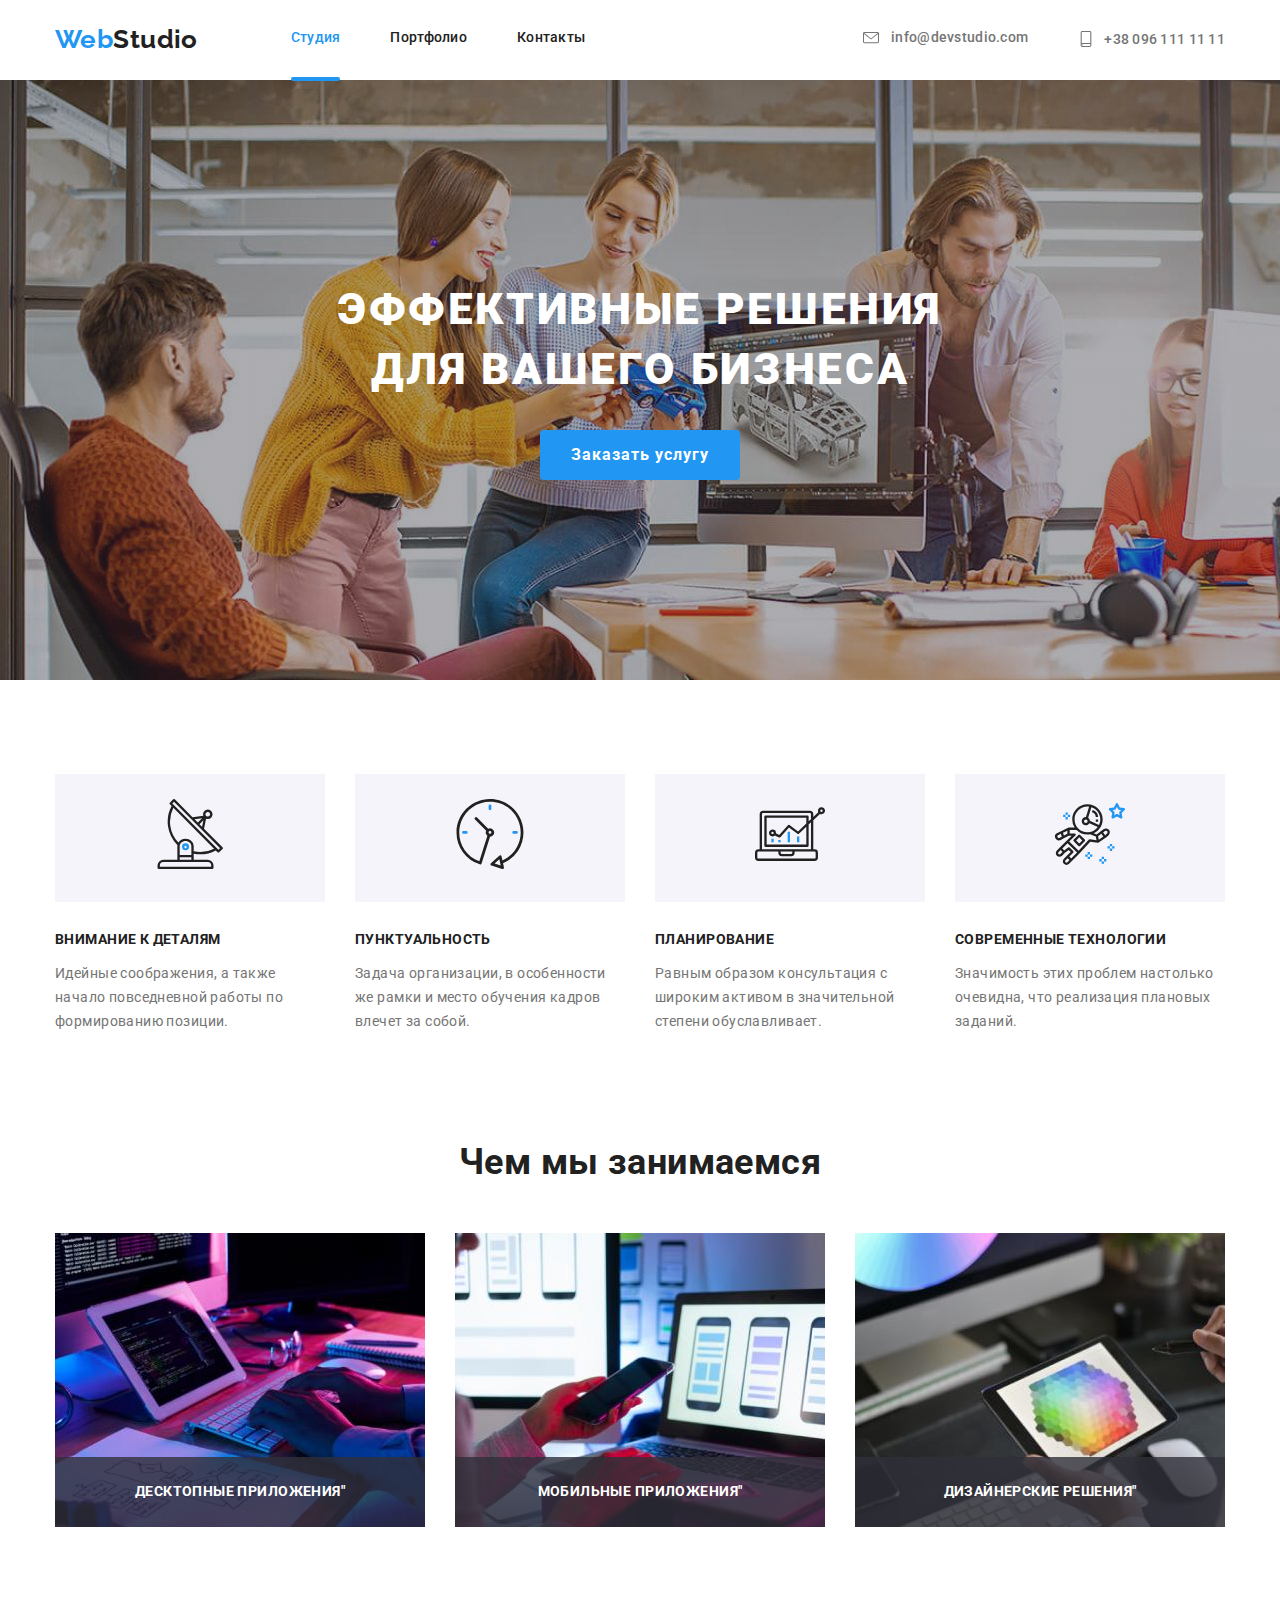
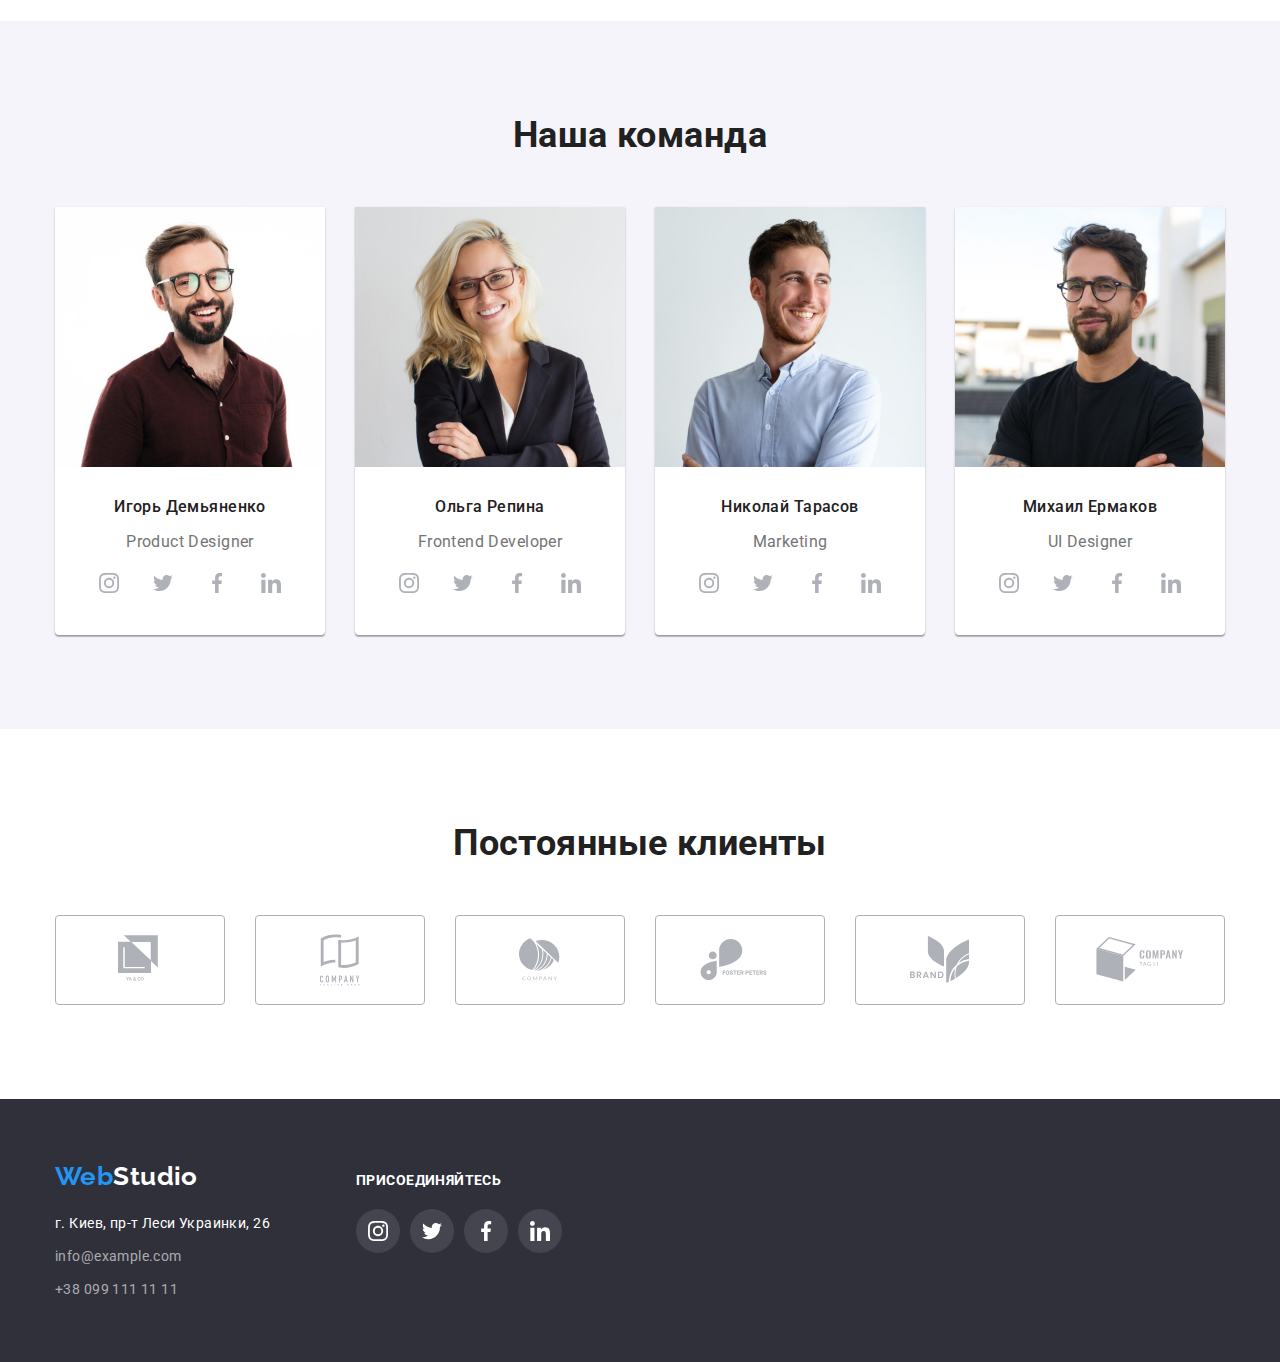
==== commit 5d01566e: "домашняя работа 5" ====
--- a/index.html
+++ b/index.html
@@ -70,7 +70,9 @@
             <h1 class="title Reset-indents">
               Эффективные решения для вашего бизнеса
             </h1>
-            <button type="button" class="button">Заказать услугу</button>
+            <button class="button" type="button" data-modal-open="">
+              Заказать услугу
+            </button>
           </div>
         </div>
       </section>
@@ -143,6 +145,7 @@
                 alt="Рабочее место. Видны руки человека на клавиатуре, монитор, планшет, схема на листе бумаги А4."
                 width="370"
               />
+              <p class="activity-label nomargin">Десктопные приложения"</p>
             </li>
             <li class="activity-card flex">
               <img
@@ -150,6 +153,7 @@
                 alt="Телефон в руке человека. На экране ноутбука три дисплея мобильного телефона."
                 width="370"
               />
+              <p class="activity-label nomargin">Мобильные приложения"</p>
             </li>
             <li class="activity-card flex">
               <img
@@ -157,6 +161,7 @@
                 alt="Экран ноутбука с цветовой палитрой в виде шестиугольника."
                 width="370"
               />
+              <p class="activity-label nomargin">Дизайнерские решения"</p>
             </li>
           </ul>
         </div>
@@ -179,28 +184,31 @@
                 <p class="text Reset-indents">Product Designer</p>
                 <ul class="list social-list flex">
                   <li class="social-item">
-                    <a href="" class="social-link flex">
+                    <a
+                      href="https://www.instagram.com"
+                      class="social-link flex"
+                    >
                       <svg class="social-icon">
                         <use href="./images/sprite.svg#icon-instagram2"></use>
                       </svg>
                     </a>
                   </li>
                   <li class="social-item">
-                    <a href="" class="social-link flex">
+                    <a href="https://www.twitter.com" class="social-link flex">
                       <svg class="social-icon">
                         <use href="./images/sprite.svg#icon-twitter2"></use>
                       </svg>
                     </a>
                   </li>
                   <li class="social-item">
-                    <a href="" class="social-link flex">
+                    <a href="https://www.facebook.com" class="social-link flex">
                       <svg class="social-icon">
                         <use href="./images/sprite.svg#icon-facebook2"></use>
                       </svg>
                     </a>
                   </li>
                   <li class="social-item">
-                    <a href="" class="social-link flex">
+                    <a href="https://www.linkedin.com" class="social-link flex">
                       <svg class="social-icon">
                         <use href="./images/sprite.svg#icon-linkedin2"></use>
                       </svg>
@@ -217,28 +225,31 @@
                 <p class="text Reset-indents">Frontend Developer</p>
                 <ul class="list social-list flex">
                   <li class="social-item">
-                    <a href="" class="social-link flex">
+                    <a
+                      href="https://www.instagram.com"
+                      class="social-link flex"
+                    >
                       <svg class="social-icon">
                         <use href="./images/sprite.svg#icon-instagram2"></use>
                       </svg>
                     </a>
                   </li>
                   <li class="social-item">
-                    <a href="" class="social-link flex">
+                    <a href="https://www.twitter.com" class="social-link flex">
                       <svg class="social-icon">
                         <use href="./images/sprite.svg#icon-twitter2"></use>
                       </svg>
                     </a>
                   </li>
                   <li class="social-item">
-                    <a href="" class="social-link flex">
+                    <a href="https://www.facebook.com" class="social-link flex">
                       <svg class="social-icon">
                         <use href="./images/sprite.svg#icon-facebook2"></use>
                       </svg>
                     </a>
                   </li>
                   <li class="social-item">
-                    <a href="" class="social-link flex">
+                    <a href="https://www.linkedin.com" class="social-link flex">
                       <svg class="social-icon">
                         <use href="./images/sprite.svg#icon-linkedin2"></use>
                       </svg>
@@ -256,28 +267,31 @@
                 <p class="text Reset-indents">Marketing</p>
                 <ul class="list social-list flex">
                   <li class="social-item">
-                    <a href="" class="social-link flex">
+                    <a
+                      href="https://www.instagram.com"
+                      class="social-link flex"
+                    >
                       <svg class="social-icon">
                         <use href="./images/sprite.svg#icon-instagram2"></use>
                       </svg>
                     </a>
                   </li>
                   <li class="social-item">
-                    <a href="" class="social-link flex">
+                    <a href="https://www.twitter.com" class="social-link flex">
                       <svg class="social-icon">
                         <use href="./images/sprite.svg#icon-twitter2"></use>
                       </svg>
                     </a>
                   </li>
                   <li class="social-item">
-                    <a href="" class="social-link flex">
+                    <a href="https://www.facebook.com" class="social-link flex">
                       <svg class="social-icon">
                         <use href="./images/sprite.svg#icon-facebook2"></use>
                       </svg>
                     </a>
                   </li>
                   <li class="social-item">
-                    <a href="" class="social-link flex">
+                    <a href="https://www.linkedin.com" class="social-link flex">
                       <svg class="social-icon">
                         <use href="./images/sprite.svg#icon-linkedin2"></use>
                       </svg>
@@ -295,28 +309,31 @@
                 <p class="text Reset-indents">UI Designer</p>
                 <ul class="list social-list flex">
                   <li class="social-item">
-                    <a href="" class="social-link flex">
+                    <a
+                      href="https://www.instagram.com"
+                      class="social-link flex"
+                    >
                       <svg class="social-icon">
                         <use href="./images/sprite.svg#icon-instagram2"></use>
                       </svg>
                     </a>
                   </li>
                   <li class="social-item">
-                    <a href="" class="social-link flex">
+                    <a href="https://www.twitter.com" class="social-link flex">
                       <svg class="social-icon">
                         <use href="./images/sprite.svg#icon-twitter2"></use>
                       </svg>
                     </a>
                   </li>
                   <li class="social-item">
-                    <a href="" class="social-link flex">
+                    <a href="https://www.facebook.com" class="social-link flex">
                       <svg class="social-icon">
                         <use href="./images/sprite.svg#icon-facebook2"></use>
                       </svg>
                     </a>
                   </li>
                   <li class="social-item">
-                    <a href="" class="social-link flex">
+                    <a href="https://www.linkedin.com" class="social-link flex">
                       <svg class="social-icon">
                         <use href="./images/sprite.svg#icon-linkedin2"></use>
                       </svg>
@@ -406,28 +423,28 @@
           <p class="Reset-indents text">Присоединяйтесь</p>
           <ul class="list social-list flex">
             <li class="social-item">
-              <a href="" class="social-link flex">
+              <a href="https://www.instagram.com" class="social-link flex">
                 <svg class="social-icon">
                   <use href="./images/sprite.svg#icon-instagram"></use>
                 </svg>
               </a>
             </li>
             <li class="social-item">
-              <a href="" class="social-link flex">
+              <a href="https://www.twitter.com" class="social-link flex">
                 <svg class="social-icon">
                   <use href="./images/sprite.svg#icon-twitter"></use>
                 </svg>
               </a>
             </li>
             <li class="social-item">
-              <a href="" class="social-link flex">
+              <a href="https://www.facebook.com" class="social-link flex">
                 <svg class="social-icon">
                   <use href="./images/sprite.svg#icon-facebook"></use>
                 </svg>
               </a>
             </li>
             <li class="social-item">
-              <a href="" class="social-link flex">
+              <a href="https://www.linkedin.com" class="social-link flex">
                 <svg class="social-icon">
                   <use href="./images/sprite.svg#icon-linkedin"></use>
                 </svg>
@@ -437,5 +454,15 @@
         </div>
       </div>
     </footer>
+    <div class="backdrop is-hidden" data-modal>
+      <div class="modal">
+        <button type="button" class="button-close flexbox" data-modal-close>
+          <svg class="icon-close" width="18" height="18">
+            <use href="./images/sprite-close.svg#icon-close"></use>
+          </svg>
+        </button>
+      </div>
+    </div>
+    <script src="./js/modal.js"></script>
   </body>
 </html>
--- a/css/styles.css
+++ b/css/styles.css
@@ -4,17 +4,24 @@
   --text-accent: #2196f3;
   --text-white: #ffffff;
   --text-address: rgba(255, 255, 255, 0.6);
-  --bgd-primary: #ffffff;
-  --bgd-second: #f5f4fa;
-  --bgd-accent: #2196f3;
-  --bgd-border: #eeeeee;
-  --bgd-line: #ececec;
-  --bgd-header-footer: #2f303a;
-  --bdg-social: rgba(255, 255, 255, 0.1);
-  --bgd-icon: #afb1b8;
-  --bgd-footer-icon: rgba(255, 255, 255, 0.1);
-}
-
+  --primary: #ffffff;
+  --second: #f5f4fa;
+  --accent: #2196f3;
+  --border: #eeeeee;
+  --line: #ececec;
+  --header-footer: #2f303a;
+  --social: rgba(255, 255, 255, 0.1);
+  --icon: #afb1b8;
+  --footer-icon: rgba(255, 255, 255, 0.1);
+  --border-close: rgba(0, 0, 0, 0.1);
+  --time-function: cubic-bezier(0.4, 0, 0.2, 1);
+  --overlay: rgba(0, 0, 0, 0.2);
+  --border-close: rgba(0, 0, 0, 0.1);
+  --time: 250ms;
+  --time-function: cubic-bezier(0.4, 0, 0.2, 1);
+  --activity: rgba(47, 48, 58, 0.8);
+  --portfolio-footer: rgba(33, 150, 243, 0.9);
+}
 /* контентные изображения */
 img {
   display: block;
@@ -74,6 +81,7 @@
   margin-left: auto;
   margin-right: auto;
   text-align: center;
+  max-width: 1600px;
 }
 
 /* основной контейнер */
@@ -96,11 +104,11 @@
 }
 
 /* шапка и подвал */
-.primary,
 .footer {
-  background-color: var(--bgd-header-footer);
-}
-
+  background-color: var(--header-footer);
+  max-width: 1600px;
+}
+/* .primary */
 /* паддинги секций */
 .features,
 .team,
@@ -116,7 +124,7 @@
 }
 
 .portfolio {
-  border-top: 1px solid var(--bgd-line);
+  border-top: 1px solid var(--line);
 }
 
 .background {
@@ -245,7 +253,7 @@
 
   border: none;
   border-radius: 4px;
-  background-color: var(--bgd-accent);
+  background-color: var(--accent);
   cursor: pointer;
 }
 
@@ -271,7 +279,7 @@
   text-transform: uppercase;
 }
 .features-image {
-  background-color: var(--bgd-second);
+  background-color: var(--second);
   margin-bottom: 30px;
   padding-top: 25px;
   padding-bottom: 25px;
@@ -289,16 +297,19 @@
 
 /* Карточка - наша деятельность */
 .activity-card {
+  position: relative;
+  display: inline-flex;
   justify-content: center;
   width: calc((100% - 30px * 2) / 3);
 }
+
 .activity-card:not(:nth-child(3n)) {
   margin-right: 30px;
 }
 
 /* Наша команда */
 .team {
-  background-color: var(--bgd-second);
+  background-color: var(--second);
 }
 .team > .container > .title {
   margin-bottom: 50px;
@@ -313,7 +324,7 @@
   align-items: center;
   width: calc((100% - 30px * 3) / 4);
 
-  background-color: var(--bgd-primary);
+  background-color: var(--primary);
   border-radius: 0px 0px 4px 4px;
   box-shadow: 0px 1px 3px rgba(0, 0, 0, 0.12), 0px 1px 1px rgba(0, 0, 0, 0.14),
     0px 2px 1px rgba(0, 0, 0, 0.2);
@@ -362,34 +373,49 @@
   align-items: center;
 }
 .team .social-link {
-  background-color: var(--bgd-footer-icon);
-  --color4: var(--bgd-icon);
+  background-color: var(--footer-icon);
+  --color4: var(--icon);
 }
 .team .social-link:hover {
-  background-color: var(--bgd-accent);
+  background-color: var(--accent);
   --color4: var(--text-white);
 }
 
 /* Постоянные клиенты */
-
+.clients-list .item:not(:nth-child(6n)) {
+  margin-right: 30px;
+}
 .clients-list > .item {
   width: calc((100% - 30px * 5) / 6);
 }
-.clients-list .item:not(:nth-child(6n)) {
-  margin-right: 30px;
-}
+
 .client-link {
   justify-content: center;
   align-items: center;
   height: 90px;
   width: 170px;
-  border: 1px solid var(--bgd-icon);
+  border: 1px solid var(--icon);
   border-radius: 4px;
+}
+.client-link {
+  /* transition: 250ms cubic-bezier(0.4, 0, 0.2, 1),
+    transform 750ms cubic-bezier(0.4, 0, 0.2, 1),
+    -webkit-transform 750ms cubic-bezier(0.4, 0, 0.2, 1); */
+  transform: rotateX(0deg) rotateZ(0deg) rotateY(0deg);
+}
+
+.client-link {
+  /* transition-property: background-color, transform;
+  transition-duration: 500ms;
+  transition-timing-function: linear;
+  transition-delay: 0; */
+  transition: 150ms cubic-bezier(0.4, 0, 0.2, 1),
+    transform 950ms cubic-bezier(0.4, 0, 0.2, 1);
 }
 /* Ховер  */
 .client-link:hover {
-  --color2: var(--bgd-accent);
-  border: 1px solid var(--bgd-accent);
+  --color2: var(--accent);
+  border: 1px solid var(--accent);
 }
 .clients .title {
   margin-bottom: 50px;
@@ -450,12 +476,12 @@
 
 /* Ссыли на соц.сети в футере */
 .footer .social-link {
-  background-color: var(--bgd-footer-icon);
+  background-color: var(--footer-icon);
   --color4: var(--text-white);
   align-items: center;
 }
 .footer .social-link:hover {
-  background-color: var(--bgd-accent);
+  background-color: var(--accent);
 }
 
 /* Марджины и паддинги для Портфолио*/
@@ -482,7 +508,7 @@
   letter-spacing: 0.03em;
   text-align: center;
 
-  background-color: var(--bgd-second);
+  background-color: var(--second);
   border: none;
   border-radius: 4px;
   cursor: pointer;
@@ -491,7 +517,7 @@
 .portfolio-filter .button:hover,
 .portfolio-filter .button:focus {
   color: var(--text-white);
-  background-color: var(--bgd-accent);
+  background-color: var(--accent);
   box-shadow: 0px 3px 1px rgba(0, 0, 0, 0.1), 0px 1px 2px rgba(0, 0, 0, 0.08),
     0px 2px 2px rgba(0, 0, 0, 0.12);
   border-radius: 4px;
@@ -510,8 +536,17 @@
 /* ширина в карточке портфолио */
 .portfolio-card {
   width: calc((100% - 2 * 30px) / 3);
-}
-
+  /* position: relative;
+  display: inline-flex;
+  justify-content: center;
+  width: calc((100% - 30px * 2) / 3); */
+}
+.portfolio-card-image {
+  position: relative;
+  justify-content: center;
+  height: 294px;
+  overflow: hidden;
+}
 /* Заголовки под карточками в портфолио */
 .portfolio-card-title > .title {
   margin-bottom: 4px;
@@ -526,10 +561,6 @@
 /* Бордер с трех сторон контейнера */
 .portfolio-card-title {
   padding: 20px 24px;
-
-  border-right: 1px solid var(--bgd-border);
-  border-bottom: 1px solid var(--bgd-border);
-  border-left: 1px solid var(--bgd-border);
   text-align: start;
 }
 
@@ -543,11 +574,138 @@
 
 /* Тень при ховере на карточках-ссылках портфолио */
 .portfolio-link {
-  display: inline-block;
-  width: 370px;
-}
-
-.portfolio-link:hover {
+  display: block;
+  border: 1px solid var(--border);
+}
+
+.portfolio-link:hover,
+.portfolio-link:focus {
+  border: 1px solid var(--border);
   box-shadow: 0px 1px 1px rgba(0, 0, 0, 0.12), 0px 4px 4px rgba(0, 0, 0, 0.06),
     1px 4px 6px rgba(0, 0, 0, 0.16);
-}
+  outline: none;
+}
+.portfolio-link:hover .portfolio-card-overley,
+.portfolio-link:focus .portfolio-card-overley {
+  transform: translateY(0%);
+}
+/* анимации, и модалка */
+.backdrop {
+  position: fixed;
+  top: 0;
+  left: 0;
+  width: 100%;
+  height: 100%;
+  background-color: var(--overlay);
+  opacity: 1;
+  visibility: visible;
+  transition: opacity 250ms cubic-bezier(0.4, 0, 0.2, 1),
+    visibility 250ms cubic-bezier(0.4, 0, 0.2, 1);
+}
+
+.backdrop.is-hidden {
+  visibility: hidden;
+  opacity: 0;
+  pointer-events: none;
+}
+.backdrop.is-hidden .modal {
+  transform: translate(-50%, -50%) scale(0);
+}
+
+.backdrop .modal {
+  position: absolute;
+  top: 50%;
+  left: 50%;
+
+  width: 528px;
+  height: 581px;
+  background-color: var(--primary);
+  box-shadow: 0px 1px 3px rgba(0, 0, 0, 0.12), 0px 1px 1px rgba(0, 0, 0, 0.14),
+    0px 2px 1px rgba(0, 0, 0, 0.2);
+  border-radius: 4px;
+
+  transform: translate(-50%, -50%) scale(1);
+  transition: transform var(--time) var(--time-function) var(--time);
+}
+
+.button-close {
+  position: absolute;
+  top: 8px;
+  right: 8px;
+  padding: 0;
+  margin: 0;
+  justify-content: center;
+  align-items: center;
+
+  width: 30px;
+  height: 30px;
+  border-radius: 50%;
+  border: 1px solid var(--border-close);
+}
+
+.icon-close {
+  position: absolute;
+  width: 18px;
+  height: 18px;
+  left: 5px;
+  top: 6px;
+}
+.link.current::after {
+  position: relative;
+  left: 0;
+  top: 31px;
+  content: '';
+  display: block;
+  width: 100%;
+  height: 4px;
+  border-radius: 2px;
+  background-color: var(--accent);
+}
+.activity-label {
+  position: absolute;
+  bottom: 0;
+  left: 50%;
+  transform: translateX(-50%);
+  padding: 27px 0px;
+  width: 370px;
+  font-weight: 700;
+  font-size: 14px;
+  line-height: 1.14;
+  letter-spacing: 0.03em;
+  text-transform: uppercase;
+  color: var(--text-white);
+  background-color: var(--activity);
+}
+.portfolio-card-overley {
+  position: absolute;
+  top: 0;
+  left: 0;
+  content: '';
+  padding: 63px 24px;
+  width: 100%;
+  height: 100%;
+  font-weight: normal;
+  font-size: 18px;
+  line-height: 1.56;
+  letter-spacing: 0.03em;
+  text-align: left;
+  color: var(--text-white);
+  background-color: var(--portfolio-footer);
+  transform: translateY(100%);
+  transition: transform var(--time) var(--time-function);
+}
+
+/* анимация */
+
+.social-icon {
+  /*  Задаём значения перехода  */
+  transition-property: background-color, transform;
+  transition-duration: 500ms;
+  transition-timing-function: linear;
+  transition-delay: 0;
+}
+
+/* При ховере меняем значения анимируемых свойств */
+.social-icon:hover {
+  transform: rotate(360deg);
+}
